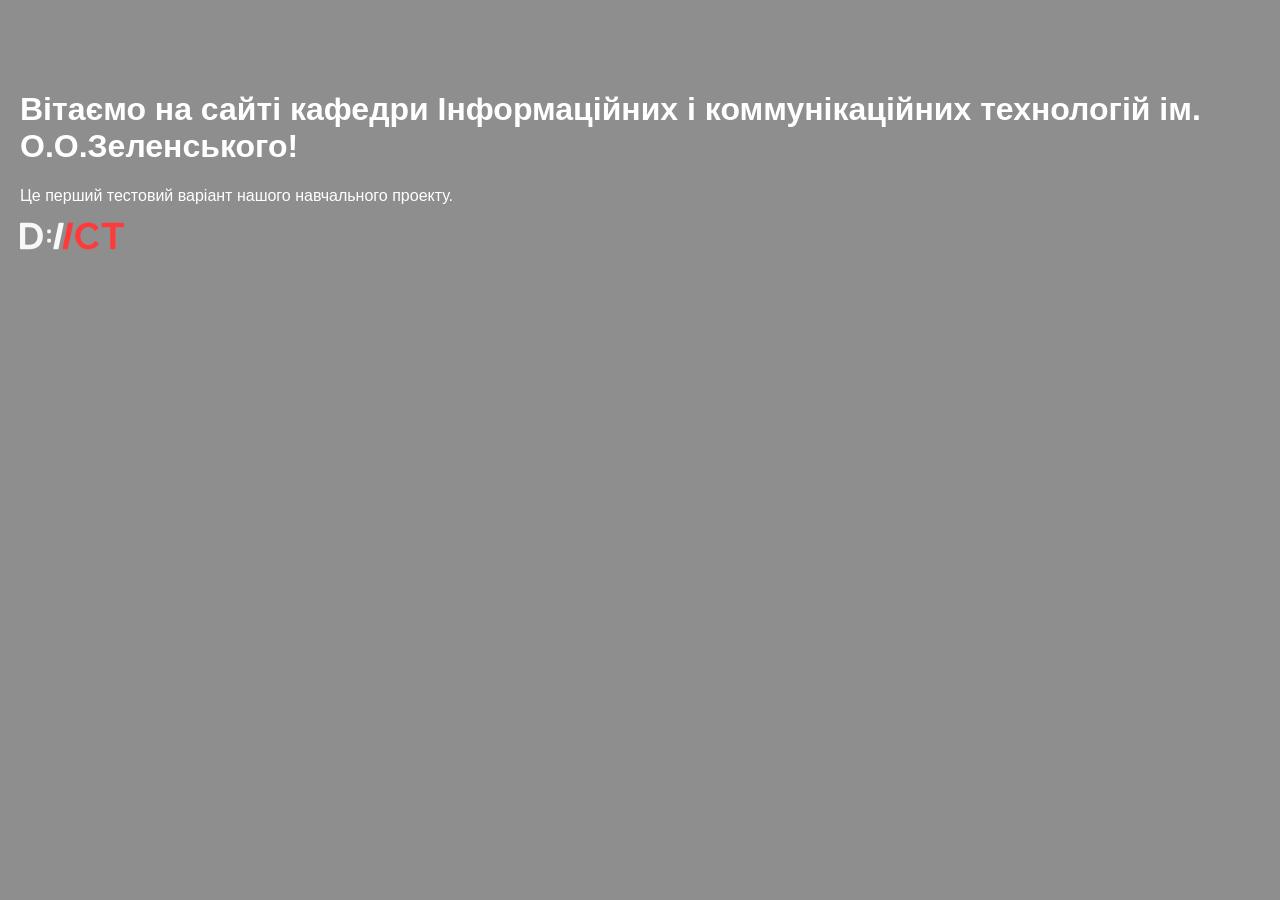
==== index.html @ 3f2869ca "project created" ====
<!DOCTYPE html>
<html lang="en">
    <head>
        <meta charset="UTF-8">
        <title>Homepage | Department of Information and Communication Technologies</title>
        <link rel="stylesheet" href="css/style.css">
    </head>

    <body>
        <script src="js/main.js"></script>
        <h1>Вітаємо на сайті кафедри Інформаційних і
            коммунікаційних технологій ім. О.О.Зеленського!</h1>
        <p>Це перший тестовий варіант нашого навчального
            проекту.</p>
        <img src="images/logo.svg" alt="Логотип кафедри">
    </body>


</html>
---- css/style.css ----
body {
    font-family: Arial, sans-serif;
    background-color: #8E8E8E;
    color: #FFF;
    max-width: 1280px;
    margin: 50px auto;
    padding: 20px;
}
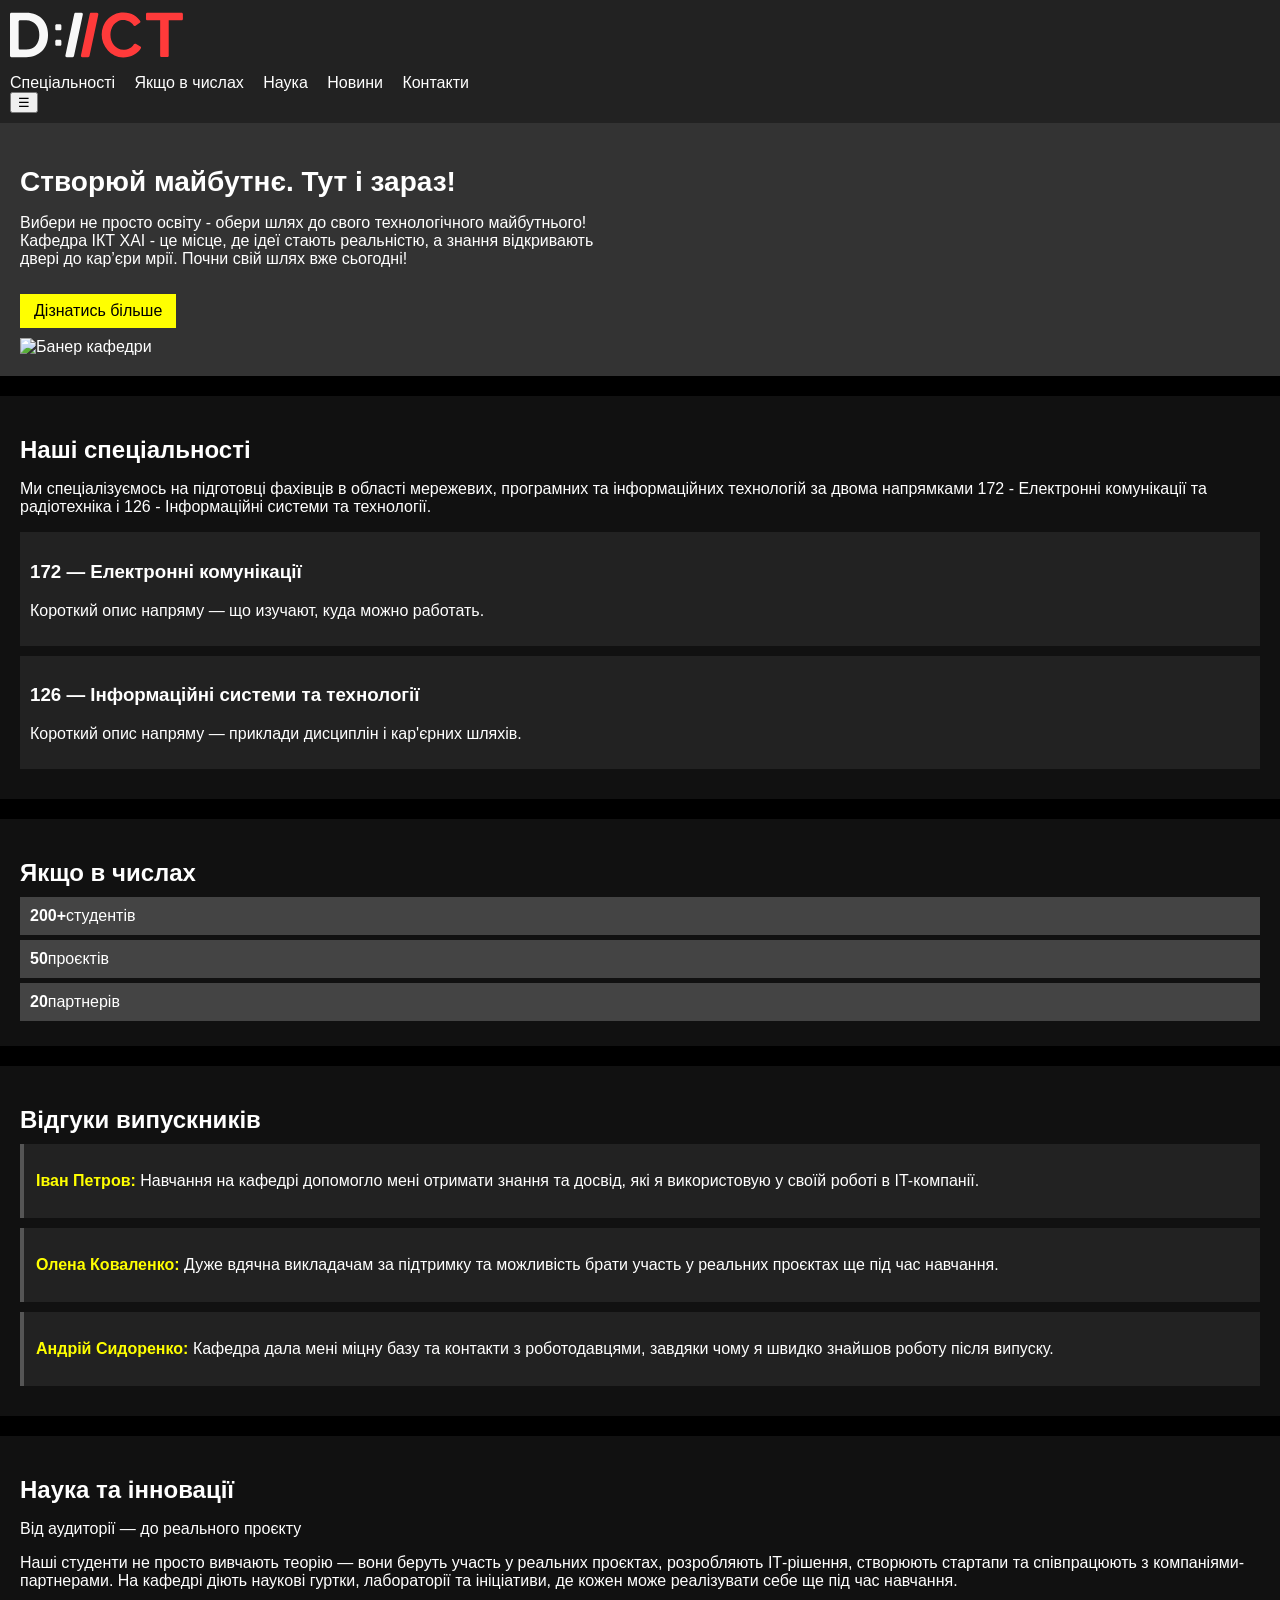
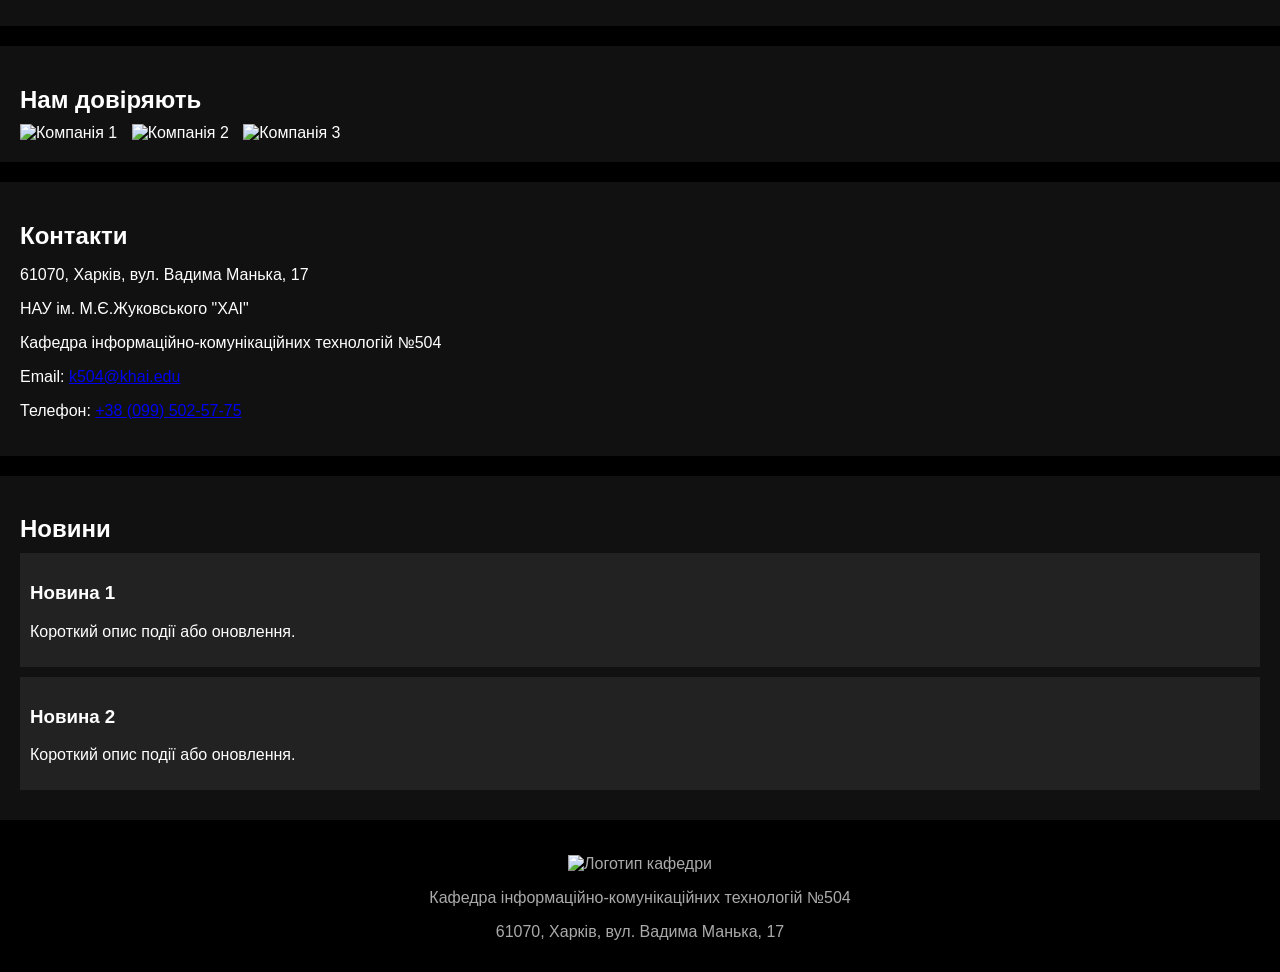
==== commit 55b317b8: "pr2_ver1" ====
--- a/index.html
+++ b/index.html
@@ -1,19 +1,157 @@
-<!DOCTYPE html>
-<html lang="en">
-    <head>
-        <meta charset="UTF-8">
-        <title>Homepage | Department of Information and Communication Technologies</title>
-        <link rel="stylesheet" href="css/style.css">
-    </head>
+<!doctype html>
+<html lang="uk">
+<head>
+    <meta charset="utf-8" />
+    <meta name="viewport" content="width=device-width,initial-scale=1" />
+    <title>Кафедра ІКТ ХАІ — Головна</title>
+    <link rel="stylesheet" href="css/style.css">
+</head>
+<body>
+<header class="site-header">
+    <div class="container header-inner">
+        <a class="logo" href="/">
+            <img src="images/logo.svg" alt="Логотип кафедри" />
+        </a>
+        <nav class="main-nav" id="main-nav">
+            <ul>
+                <li><a href="#specialties">Спеціальності</a></li>
+                <li><a href="#numbers">Якщо в числах</a></li>
+                <li><a href="#science">Наука</a></li>
+                <li><a href="#news">Новини</a></li>
+                <li><a href="#contact">Контакти</a></li>
+            </ul>
+        </nav>
+        <button class="nav-toggle" id="navToggle" aria-label="Відкрити меню">☰</button>
+    </div>
+</header>
 
-    <body>
-        <script src="js/main.js"></script>
-        <h1>Вітаємо на сайті кафедри Інформаційних і
-            коммунікаційних технологій ім. О.О.Зеленського!</h1>
-        <p>Це перший тестовий варіант нашого навчального
-            проекту.</p>
-        <img src="images/logo.svg" alt="Логотип кафедри">
-    </body>
+<main>
+    <section class="banner">
+        <div class="container banner-inner">
+            <div class="banner-text">
+                <h1>Створюй майбутнє. Тут і зараз!</h1>
+                <p>
+                    Вибери не просто освіту - обери шлях до свого технологічного майбутнього!
+                    Кафедра ІКТ ХАІ - це місце, де ідеї стають реальністю, а знання відкривають двері до кар’єри мрії.
+                    Почни свій шлях вже сьогодні!
+                </p>
+                <a href="#specialties" class="btn">Дізнатись більше</a>
+            </div>
+            <div class="banner-image">
+                <img src="images/banner.jpg" alt="Банер кафедри">
+            </div>
+        </div>
+    </section>
+
+    <section id="specialties" class="section specialties">
+        <div class="container">
+            <h2>Наші спеціальності</h2>
+            <p>
+                Ми спеціалізуємось на підготовці фахівців в області мережевих, програмних та інформаційних технологій
+                за двома напрямками 172 - Електронні комунікації та радіотехніка і 126 - Інформаційні системи та технології.
+            </p>
+            <div class="cards">
+                <article class="card">
+                    <h3>172 — Електронні комунікації</h3>
+                    <p>Короткий опис напряму — що изучают, куда можно работать.</p>
+                </article>
+                <article class="card">
+                    <h3>126 — Інформаційні системи та технології</h3>
+                    <p>Короткий опис напряму — приклади дисциплін і кар'єрних шляхів.</p>
+                </article>
+            </div>
+        </div>
+    </section>
+
+    <section id="numbers" class="section numbers">
+        <div class="container">
+            <h2>Якщо в числах</h2>
+            <div class="numbers-grid">
+                <div class="num"><strong>200+</strong><span>студентів</span></div>
+                <div class="num"><strong>50</strong><span>проєктів</span></div>
+                <div class="num"><strong>20</strong><span>партнерів</span></div>
+            </div>
+        </div>
+    </section>
+
+    <div id="reviews" class="section">
+        <h2>Відгуки випускників</h2>
+
+        <div class="review">
+            <p><strong>Іван Петров:</strong> Навчання на кафедрі допомогло мені отримати знання та досвід, які я використовую у своїй роботі в IT-компанії.</p>
+        </div>
+
+        <div class="review">
+            <p><strong>Олена Коваленко:</strong> Дуже вдячна викладачам за підтримку та можливість брати участь у реальних проєктах ще під час навчання.</p>
+        </div>
+
+        <div class="review">
+            <p><strong>Андрій Сидоренко:</strong> Кафедра дала мені міцну базу та контакти з роботодавцями, завдяки чому я швидко знайшов роботу після випуску.</p>
+        </div>
+    </div>
 
 
-</html>+    <section id="science" class="section science">
+        <div class="container">
+            <h2>Наука та інновації</h2>
+            <p class="lead">Від аудиторії — до реального проєкту</p>
+            <p>
+                Наші студенти не просто вивчають теорію — вони беруть участь у реальних проєктах,
+                розробляють ІТ-рішення, створюють стартапи та співпрацюють з компаніями-партнерами.
+                На кафедрі діють наукові гуртки, лабораторії та ініціативи, де кожен може реалізувати себе ще під час навчання.
+            </p>
+        </div>
+    </section>
+
+    <section class="trust section">
+        <div class="container">
+            <h2>Нам довіряють</h2>
+            <div class="logos">
+                <img src="images/logo-company1.png" alt="Компанія 1">
+                <img src="images/logo-company2.png" alt="Компанія 2">
+                <img src="images/logo-company3.png" alt="Компанія 3">
+            </div>
+        </div>
+    </section>
+
+    <section id="contact" class="section contact">
+        <div class="container">
+            <h2>Контакти</h2>
+            <p>61070, Харків, вул. Вадима Манька, 17</p>
+            <p>НАУ ім. М.Є.Жуковського "ХАІ"</p>
+            <p>Кафедра інформаційно-комунікаційних технологій №504</p>
+            <p>Email: <a href="mailto:k504@khai.edu">k504@khai.edu</a></p>
+            <p>Телефон: <a href="tel:+380995025775">+38 (099) 502-57-75</a></p>
+        </div>
+    </section>
+
+    <section id="news" class="section news">
+        <div class="container">
+            <h2>Новини</h2>
+            <div class="news-cards">
+                <article class="news-item">
+                    <h3>Новина 1</h3>
+                    <p>Короткий опис події або оновлення.</p>
+                </article>
+                <article class="news-item">
+                    <h3>Новина 2</h3>
+                    <p>Короткий опис події або оновлення.</p>
+                </article>
+            </div>
+        </div>
+    </section>
+</main>
+
+<footer class="site-footer">
+    <div class="container footer-inner">
+        <img src="images/logo-footer.svg" alt="Логотип кафедри">
+        <div>
+            <p>Кафедра інформаційно-комунікаційних технологій №504</p>
+            <p>61070, Харків, вул. Вадима Манька, 17</p>
+        </div>
+    </div>
+</footer>
+
+<script src="js/main.js"></script>
+</body>
+</html>
--- a/css/style.css
+++ b/css/style.css
@@ -1,8 +1,123 @@
 body {
+    background: black;
+    color: white;
     font-family: Arial, sans-serif;
-    background-color: #8E8E8E;
-    color: #FFF;
-    max-width: 1280px;
-    margin: 50px auto;
+    margin: 0;
+    padding: 0;
+}
+
+header {
+    background: #222;
+    padding: 10px;
+}
+
+header img {
+    height: 50px;
+}
+
+nav ul {
+    list-style: none;
+    padding: 0;
+    margin: 10px 0 0 0;
+}
+
+nav ul li {
+    display: inline-block;
+    margin-right: 15px;
+}
+
+nav a {
+    color: white;
+    text-decoration: none;
+}
+
+nav a:hover {
+    text-decoration: underline;
+}
+
+.banner {
+    background: #333;
     padding: 20px;
 }
+
+.banner h1 {
+    font-size: 28px;
+    margin-bottom: 10px;
+}
+
+.banner p {
+    max-width: 600px;
+}
+
+.banner img {
+    max-width: 300px;
+    display: block;
+    margin-top: 10px;
+}
+
+.btn {
+    background: yellow;
+    color: black;
+    padding: 8px 14px;
+    text-decoration: none;
+    margin-top: 10px;
+    display: inline-block;
+}
+
+.section {
+    padding: 20px;
+    margin-top: 20px;
+    background: #111;
+}
+
+.section h2 {
+    margin-bottom: 10px;
+}
+
+.cards {
+    margin-top: 10px;
+}
+
+.card {
+    background: #222;
+    padding: 10px;
+    margin-bottom: 10px;
+}
+
+.numbers-grid {
+    margin-top: 10px;
+}
+
+.num {
+    background: #444;
+    padding: 10px;
+    margin-bottom: 5px;
+}
+
+.trust img {
+    height: 40px;
+    margin-right: 10px;
+}
+
+.news-item {
+    background: #222;
+    padding: 10px;
+    margin-bottom: 10px;
+}
+
+footer {
+    background: #000;
+    color: #aaa;
+    padding: 15px;
+    margin-top: 20px;
+    text-align: center;
+}
+.review {
+    background: #222;
+    padding: 12px;
+    margin-bottom: 10px;
+    border-left: 4px solid #555;
+}
+.review strong {
+    color: yellow;
+}
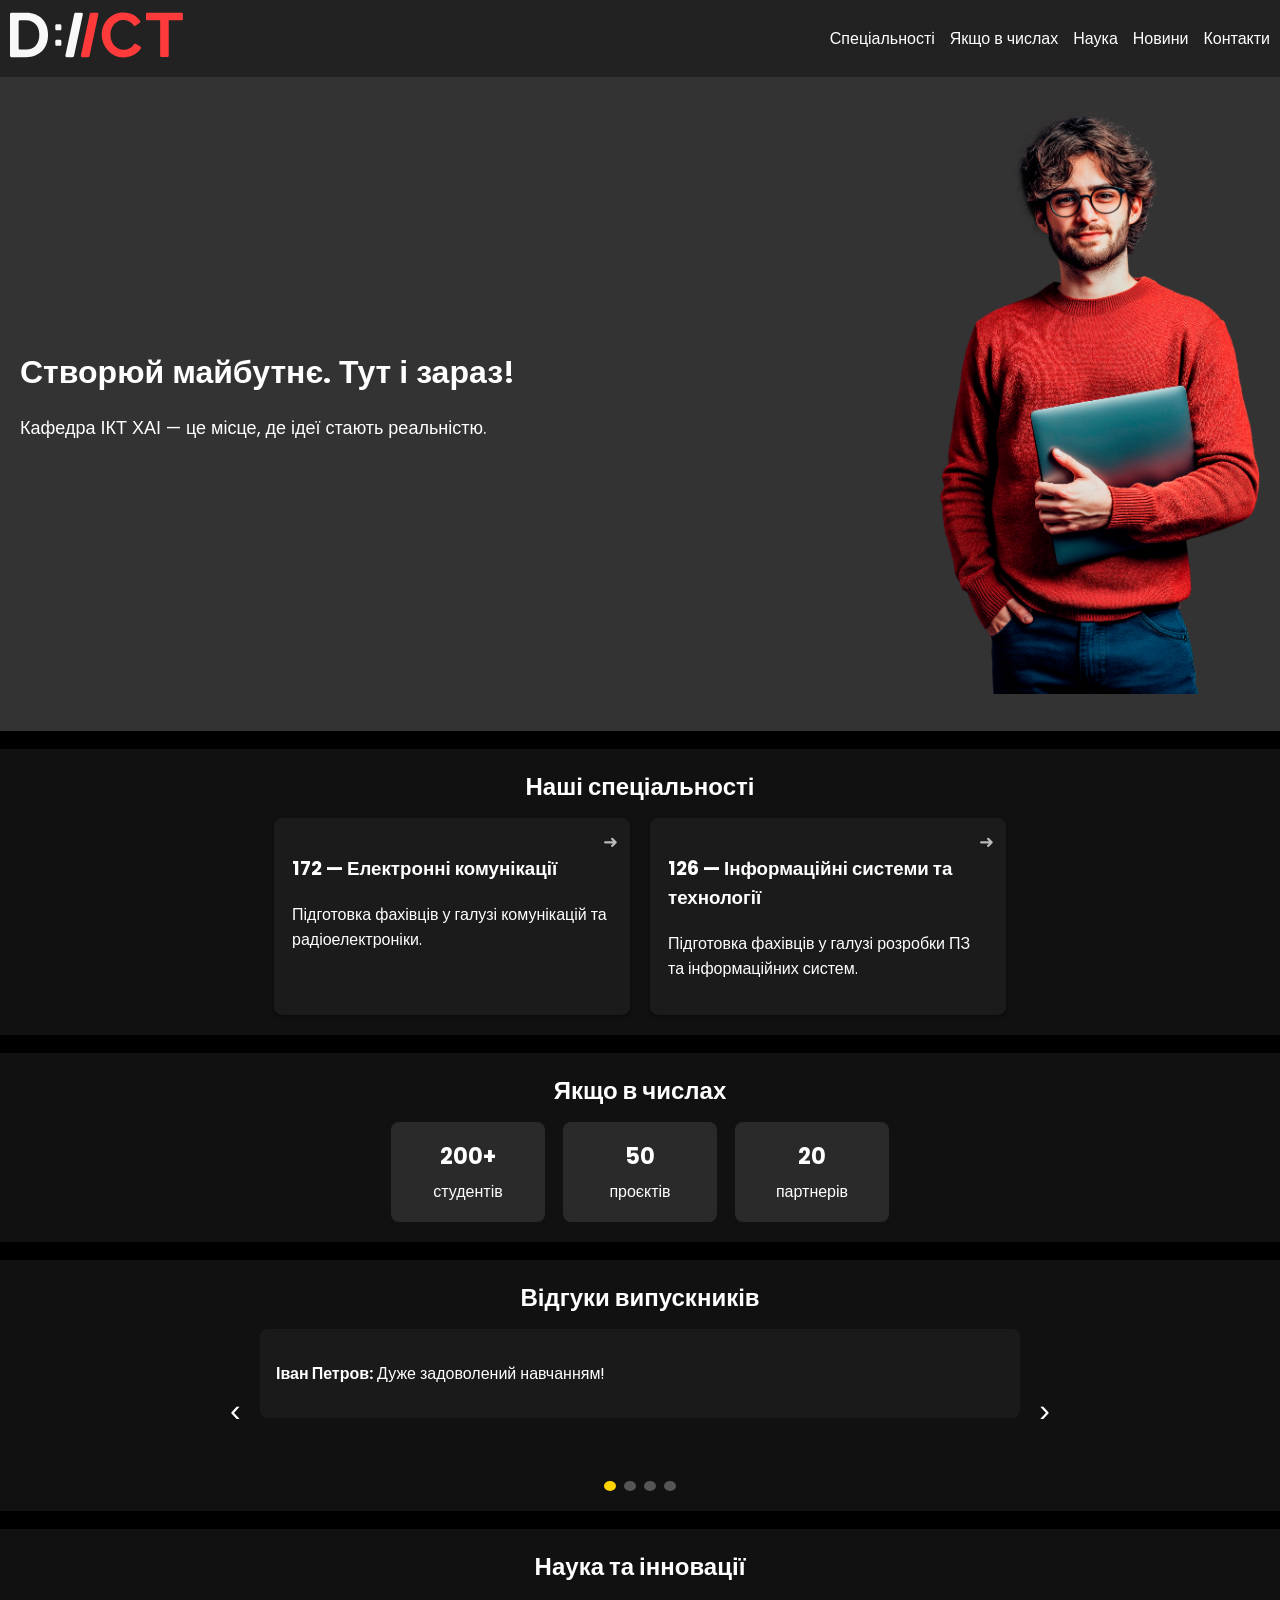
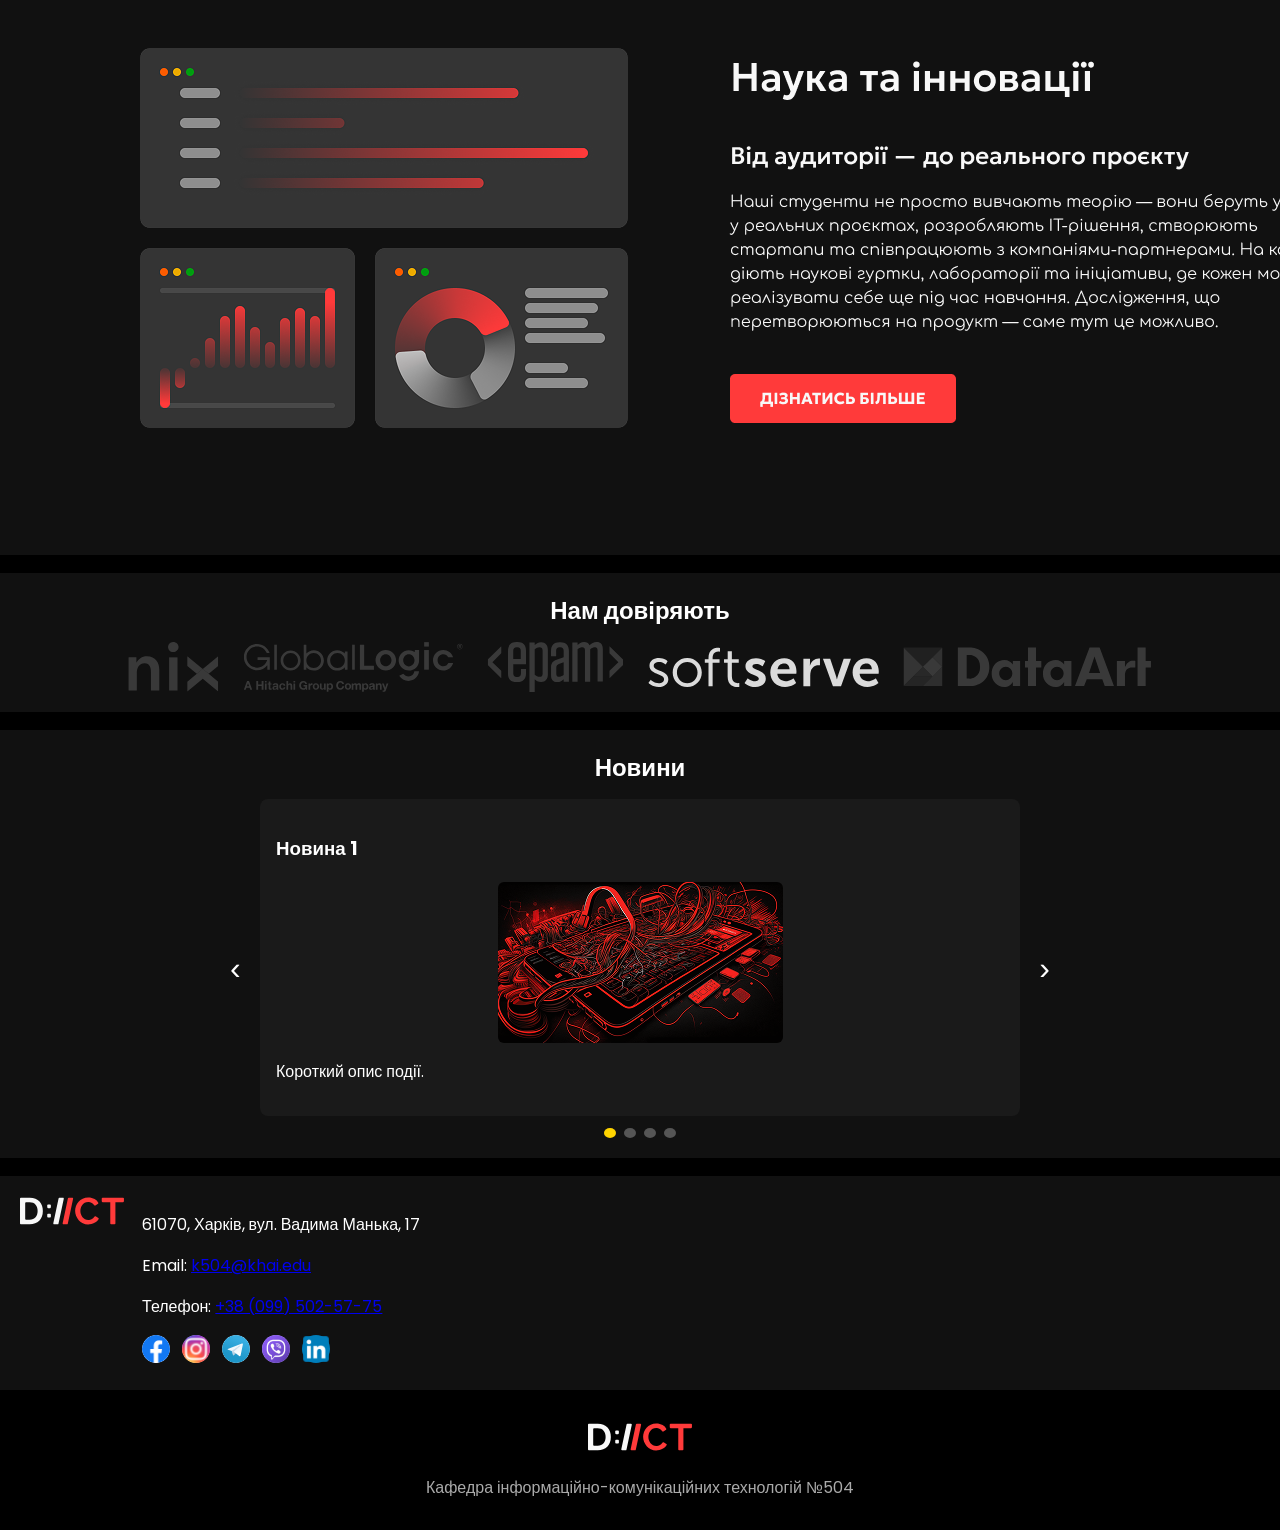
==== commit 35a8d8f3: "Pracical work #3: structural and media elements" ====
--- a/index.html
+++ b/index.html
@@ -8,11 +8,11 @@
 </head>
 <body>
 <header class="site-header">
-    <div class="container header-inner">
+    <div class="header-inner">
         <a class="logo" href="/">
-            <img src="images/logo.svg" alt="Логотип кафедри" />
+            <img src="images/logo.svg" alt="Логотип кафедри">
         </a>
-        <nav class="main-nav" id="main-nav">
+        <nav id="main-nav">
             <ul>
                 <li><a href="#specialties">Спеціальності</a></li>
                 <li><a href="#numbers">Якщо в числах</a></li>
@@ -21,135 +21,143 @@
                 <li><a href="#contact">Контакти</a></li>
             </ul>
         </nav>
-        <button class="nav-toggle" id="navToggle" aria-label="Відкрити меню">☰</button>
+        <button class="nav-toggle" id="navToggle" aria-label="Меню">☰</button>
     </div>
 </header>
 
 <main>
     <section class="banner">
-        <div class="container banner-inner">
+        <div class="banner-inner">
             <div class="banner-text">
                 <h1>Створюй майбутнє. Тут і зараз!</h1>
-                <p>
-                    Вибери не просто освіту - обери шлях до свого технологічного майбутнього!
-                    Кафедра ІКТ ХАІ - це місце, де ідеї стають реальністю, а знання відкривають двері до кар’єри мрії.
-                    Почни свій шлях вже сьогодні!
-                </p>
-                <a href="#specialties" class="btn">Дізнатись більше</a>
+                <p>Кафедра ІКТ ХАІ — це місце, де ідеї стають реальністю.</p>
             </div>
-            <div class="banner-image">
-                <img src="images/banner.jpg" alt="Банер кафедри">
+            <div class="banner-img">
+                <img src="images/boy 2.png" alt="Студент">
             </div>
         </div>
     </section>
 
     <section id="specialties" class="section specialties">
-        <div class="container">
-            <h2>Наші спеціальності</h2>
-            <p>
-                Ми спеціалізуємось на підготовці фахівців в області мережевих, програмних та інформаційних технологій
-                за двома напрямками 172 - Електронні комунікації та радіотехніка і 126 - Інформаційні системи та технології.
-            </p>
-            <div class="cards">
-                <article class="card">
-                    <h3>172 — Електронні комунікації</h3>
-                    <p>Короткий опис напряму — що изучают, куда можно работать.</p>
-                </article>
-                <article class="card">
-                    <h3>126 — Інформаційні системи та технології</h3>
-                    <p>Короткий опис напряму — приклади дисциплін і кар'єрних шляхів.</p>
-                </article>
+        <h2>Наші спеціальності</h2>
+        <div class="specialties-grid">
+            <div class="card">
+                <h3>172 — Електронні комунікації</h3>
+                <p>Підготовка фахівців у галузі комунікацій та радіоелектроніки.</p>
+                <span class="card-arrow" aria-hidden="true">➜</span>
+            </div>
+            <div class="card">
+                <h3>126 — Інформаційні системи та технології</h3>
+                <p>Підготовка фахівців у галузі розробки ПЗ та інформаційних систем.</p>
+                <span class="card-arrow" aria-hidden="true">➜</span>
             </div>
         </div>
     </section>
 
-    <section id="numbers" class="section numbers">
-        <div class="container">
-            <h2>Якщо в числах</h2>
-            <div class="numbers-grid">
-                <div class="num"><strong>200+</strong><span>студентів</span></div>
-                <div class="num"><strong>50</strong><span>проєктів</span></div>
-                <div class="num"><strong>20</strong><span>партнерів</span></div>
-            </div>
+    <section id="numbers" class="section">
+        <h2>Якщо в числах</h2>
+        <div class="numbers-grid">
+            <div class="num"><strong class="big-num">200+</strong><div class="num-label">студентів</div></div>
+            <div class="num"><strong class="big-num">50</strong><div class="num-label">проєктів</div></div>
+            <div class="num"><strong class="big-num">20</strong><div class="num-label">партнерів</div></div>
         </div>
     </section>
 
-    <div id="reviews" class="section">
+    <section id="reviews" class="section">
         <h2>Відгуки випускників</h2>
-
-        <div class="review">
-            <p><strong>Іван Петров:</strong> Навчання на кафедрі допомогло мені отримати знання та досвід, які я використовую у своїй роботі в IT-компанії.</p>
-        </div>
-
-        <div class="review">
-            <p><strong>Олена Коваленко:</strong> Дуже вдячна викладачам за підтримку та можливість брати участь у реальних проєктах ще під час навчання.</p>
-        </div>
-
-        <div class="review">
-            <p><strong>Андрій Сидоренко:</strong> Кафедра дала мені міцну базу та контакти з роботодавцями, завдяки чому я швидко знайшов роботу після випуску.</p>
-        </div>
-    </div>
-
-
-    <section id="science" class="section science">
-        <div class="container">
-            <h2>Наука та інновації</h2>
-            <p class="lead">Від аудиторії — до реального проєкту</p>
-            <p>
-                Наші студенти не просто вивчають теорію — вони беруть участь у реальних проєктах,
-                розробляють ІТ-рішення, створюють стартапи та співпрацюють з компаніями-партнерами.
-                На кафедрі діють наукові гуртки, лабораторії та ініціативи, де кожен може реалізувати себе ще під час навчання.
-            </p>
+        <div class="carousel reviews-carousel" data-interval="5000">
+            <button class="carousel__control prev" aria-label="попередній">‹</button>
+            <div class="carousel__track">
+                <div class="carousel__slide" data-index="0">
+                    <p><strong>Іван Петров:</strong> Дуже задоволений навчанням!</p>
+                </div>
+                <div class="carousel__slide" data-index="1">
+                    <p><strong>Олена Коваленко:</strong> Дякую кафедрі за підтримку!</p>
+                </div>
+                <div class="carousel__slide" data-index="2">
+                    <p><strong>Андрій Сидоренко:</strong> Знання допомогли швидко знайти роботу.</p>
+                </div>
+                <div class="carousel__slide" data-index="3">
+                    <p><strong>Марія Іваненко:</strong> Реальні проєкти вже під час навчання!</p>
+                </div>
+            </div>
+            <button class="carousel__control next" aria-label="наступний">›</button>
+            <div class="carousel__indicators"></div>
         </div>
     </section>
 
+    <section id="science" class="section">
+        <h2>Наука та інновації</h2>
+        <img src="images/Science.png" alt="Наукові проєкти">
+    </section>
+
     <section class="trust section">
-        <div class="container">
-            <h2>Нам довіряють</h2>
-            <div class="logos">
-                <img src="images/logo-company1.png" alt="Компанія 1">
-                <img src="images/logo-company2.png" alt="Компанія 2">
-                <img src="images/logo-company3.png" alt="Компанія 3">
+        <h2>Нам довіряють</h2>
+        <div class="logos">
+            <img src="images/nix.svg" alt="NIX">
+            <img src="images/gl.svg" alt="GlobalLogic">
+            <img src="images/epam.svg" alt="EPAM">
+            <img src="images/softserve.svg" alt="SoftServe">
+            <img src="images/dataart.svg" alt="DataArt">
+        </div>
+    </section>
+
+    <section id="news" class="section">
+        <h2>Новини</h2>
+        <div class="carousel news-carousel" data-interval="6000">
+            <button class="carousel__control prev" aria-label="попередній">‹</button>
+            <div class="carousel__track">
+                <article class="carousel__slide" data-index="0">
+                    <h3>Новина 1</h3>
+                    <img src="images/image (1).png" alt="Новина 1">
+                    <p>Короткий опис події.</p>
+                </article>
+                <article class="carousel__slide" data-index="1">
+                    <h3>Новина 2</h3>
+                    <img src="images/image (2).png" alt="Новина 2">
+                    <p>Ще один опис події.</p>
+                </article>
+                <article class="carousel__slide" data-index="2">
+                    <h3>Новина 3</h3>
+                    <img src="images/image.png" alt="Новина 3">
+                    <p>Фото з події.</p>
+                </article>
+                <article class="carousel__slide" data-index="3">
+                    <h3>Новина 4</h3>
+                    <img src="images/image 4.png" alt="Новина 4" id="news4-img">
+                    <p>Опис новини зі звуком.</p>
+                    <audio id="news4-audio" src="images/file_example_MP3_700KB.mp3"></audio>
+                </article>
             </div>
+            <button class="carousel__control next" aria-label="наступний">›</button>
+            <div class="carousel__indicators"></div>
         </div>
     </section>
 
     <section id="contact" class="section contact">
-        <div class="container">
-            <h2>Контакти</h2>
-            <p>61070, Харків, вул. Вадима Манька, 17</p>
-            <p>НАУ ім. М.Є.Жуковського "ХАІ"</p>
-            <p>Кафедра інформаційно-комунікаційних технологій №504</p>
-            <p>Email: <a href="mailto:k504@khai.edu">k504@khai.edu</a></p>
-            <p>Телефон: <a href="tel:+380995025775">+38 (099) 502-57-75</a></p>
-        </div>
-    </section>
-
-    <section id="news" class="section news">
-        <div class="container">
-            <h2>Новини</h2>
-            <div class="news-cards">
-                <article class="news-item">
-                    <h3>Новина 1</h3>
-                    <p>Короткий опис події або оновлення.</p>
-                </article>
-                <article class="news-item">
-                    <h3>Новина 2</h3>
-                    <p>Короткий опис події або оновлення.</p>
-                </article>
+        <div class="contact-inner">
+            <div class="contact-logo">
+                <img src="images/logo.svg" alt="Логотип кафедри">
+            </div>
+            <div class="contact-info">
+                <p>61070, Харків, вул. Вадима Манька, 17</p>
+                <p>Email: <a href="mailto:k504@khai.edu">k504@khai.edu</a></p>
+                <p>Телефон: <a href="tel:+380995025775">+38 (099) 502-57-75</a></p>
+                <div class="socials">
+                    <a href="#"><img src="images/fb.svg" alt="Facebook"></a>
+                    <a href="#"><img src="images/instagram.svg" alt="Instagram"></a>
+                    <a href="#"><img src="images/telegram.svg" alt="Telegram"></a>
+                    <a href="#"><img src="images/viber.svg" alt="Viber"></a>
+                    <a href="#"><img src="images/in.svg" alt="LinkedIn"></a>
+                </div>
             </div>
         </div>
     </section>
 </main>
 
 <footer class="site-footer">
-    <div class="container footer-inner">
-        <img src="images/logo-footer.svg" alt="Логотип кафедри">
-        <div>
-            <p>Кафедра інформаційно-комунікаційних технологій №504</p>
-            <p>61070, Харків, вул. Вадима Манька, 17</p>
-        </div>
-    </div>
+    <img src="images/logo.svg" alt="Логотип кафедри">
+    <p>Кафедра інформаційно-комунікаційних технологій №504</p>
 </footer>
 
 <script src="js/main.js"></script>
--- a/css/style.css
+++ b/css/style.css
@@ -1,7 +1,9 @@
+@import url('https://fonts.googleapis.com/css2?family=Poppins:wght@400;600&display=swap');
+
 body {
-    background: black;
-    color: white;
-    font-family: Arial, sans-serif;
+    background: #000;
+    color: #fff;
+    font-family: 'Poppins', Arial, sans-serif;
     margin: 0;
     padding: 0;
 }
@@ -11,113 +13,270 @@
     padding: 10px;
 }
 
-header img {
+.header-inner {
+    display: flex;
+    align-items: center;
+    justify-content: space-between;
+    gap: 12px;
+}
+
+.logo img {
     height: 50px;
 }
 
 nav ul {
     list-style: none;
+    margin: 0;
     padding: 0;
-    margin: 10px 0 0 0;
-}
-
-nav ul li {
-    display: inline-block;
-    margin-right: 15px;
+    display: flex;
+    gap: 15px;
+    align-items: center;
 }
 
 nav a {
-    color: white;
+    color: #fff;
     text-decoration: none;
 }
 
-nav a:hover {
-    text-decoration: underline;
+.nav-toggle {
+    display: none;
+    background: none;
+    border: 0;
+    color: #fff;
+    font-size: 20px;
+    cursor: pointer;
 }
 
 .banner {
     background: #333;
+    padding: 30px 20px;
+}
+
+.banner-inner {
+    display: flex;
+    align-items: center;
+    justify-content: space-between;
+    gap: 20px;
+    flex-wrap: wrap;
+}
+
+.banner-text {
+    flex: 1 1 300px;
+}
+
+.banner-text h1 {
+    margin: 0 0 12px 0;
+    font-size: 32px;
+    font-weight: 600;
+}
+
+.banner-text p {
+    font-size: 18px;
+    line-height: 1.5;
+}
+
+.banner-img img {
+    max-width: 320px;
+    height: auto;
+    border-radius: 6px;
+}
+
+.section {
+    background: #111;
     padding: 20px;
-}
-
-.banner h1 {
-    font-size: 28px;
-    margin-bottom: 10px;
-}
-
-.banner p {
-    max-width: 600px;
-}
-
-.banner img {
-    max-width: 300px;
+    margin-top: 18px;
+}
+
+.section h2 {
+    text-align: center;
+    margin: 0 0 14px 0;
+}
+
+.specialties-grid {
+    display: flex;
+    gap: 20px;
+    justify-content: center;
+    flex-wrap: wrap;
+}
+
+.card {
+    background: #1b1b1b;
+    padding: 18px;
+    border-radius: 8px;
+    width: 320px;
+    position: relative;
+    box-shadow: 0 2px 4px rgba(0,0,0,0.4);
+}
+
+.card-arrow {
+    position: absolute;
+    top: 10px;
+    right: 12px;
+    color: #bbb;
+    font-size: 18px;
+}
+
+.numbers-grid {
+    display: flex;
+    gap: 18px;
+    justify-content: center;
+    flex-wrap: wrap;
+}
+
+.num {
+    background: #2a2a2a;
+    padding: 18px 22px;
+    border-radius: 8px;
+    text-align: center;
+    min-width: 110px;
+}
+
+.big-num {
+    font-size: 22px;
     display: block;
-    margin-top: 10px;
-}
-
-.btn {
-    background: yellow;
-    color: black;
-    padding: 8px 14px;
-    text-decoration: none;
-    margin-top: 10px;
-    display: inline-block;
-}
-
-.section {
-    padding: 20px;
-    margin-top: 20px;
-    background: #111;
-}
-
-.section h2 {
-    margin-bottom: 10px;
-}
-
-.cards {
-    margin-top: 10px;
-}
-
-.card {
-    background: #222;
-    padding: 10px;
-    margin-bottom: 10px;
-}
-
-.numbers-grid {
-    margin-top: 10px;
-}
-
-.num {
-    background: #444;
-    padding: 10px;
-    margin-bottom: 5px;
-}
-
-.trust img {
-    height: 40px;
-    margin-right: 10px;
-}
-
-.news-item {
-    background: #222;
-    padding: 10px;
-    margin-bottom: 10px;
+    margin-bottom: 6px;
+}
+
+.carousel {
+    position: relative;
+    max-width: 760px;
+    margin: 0 auto;
+}
+
+.carousel__track {
+    min-height: 140px;
+}
+
+.carousel__slide {
+    display: none;
+    background: #1a1a1a;
+    padding: 16px;
+    border-radius: 8px;
+}
+
+.carousel__slide.active {
+    display: block;
+}
+
+.carousel__control {
+    position: absolute;
+    top: 50%;
+    transform: translateY(-50%);
+    background: none;
+    border: none;
+    color: #fff;
+    font-size: 32px;
+    cursor: pointer;
+}
+
+.carousel__control.prev {
+    left: -36px;
+}
+
+.carousel__control.next {
+    right: -36px;
+}
+
+.carousel__indicators {
+    display: flex;
+    gap: 8px;
+    justify-content: center;
+    margin-top: 12px;
+}
+
+.carousel__indicators button {
+    width: 10px;
+    height: 10px;
+    border-radius: 50%;
+    border: none;
+    background: #555;
+    cursor: pointer;
+}
+
+.carousel__indicators button.active {
+    background: #ffd400;
+}
+
+.carousel img {
+    max-width: 100%;
+    height: auto;
+    display: block;
+    margin: 10px auto 0;
+    border-radius: 6px;
+}
+
+.carousel video {
+    width: 100%;
+    max-height: 420px;
+    border-radius: 6px;
+}
+
+.logos {
+    display: flex;
+    gap: 24px;
+    flex-wrap: wrap;
+    justify-content: center;
+    align-items: center;
+    margin-top: 12px;
+}
+
+.logos img {
+    max-height: 56px;
+    width: auto;
+    opacity: 0.85;
+}
+
+.contact-inner {
+    display: flex;
+    gap: 18px;
+    align-items: flex-start;
+    flex-wrap: wrap;
+}
+
+.contact-logo img {
+    max-width: 110px;
+    height: auto;
+}
+
+.contact-info {
+    flex: 1;
+}
+
+.socials {
+    margin-top: 8px;
+    display: flex;
+    gap: 12px;
+    align-items: center;
+}
+
+.socials img {
+    width: 28px;
+    height: 28px;
 }
 
 footer {
     background: #000;
     color: #aaa;
-    padding: 15px;
-    margin-top: 20px;
+    padding: 14px;
     text-align: center;
-}
-.review {
-    background: #222;
-    padding: 12px;
-    margin-bottom: 10px;
-    border-left: 4px solid #555;
-}
-.review strong {
-    color: yellow;
-}
+    margin-top: 18px;
+}
+
+
+@media (max-width: 780px) {
+    .nav-toggle { display: inline-block; }
+    nav ul {
+        display: none;
+        position: absolute;
+        right: 12px;
+        top: 64px;
+        background: #222;
+        padding: 10px;
+        border-radius: 6px;
+        flex-direction: column;
+    }
+    nav.open ul { display: flex; }
+    .specialties-grid { flex-direction: column; align-items: center; }
+    .carousel__control.prev { left: 6px; }
+    .carousel__control.next { right: 6px; }
+}
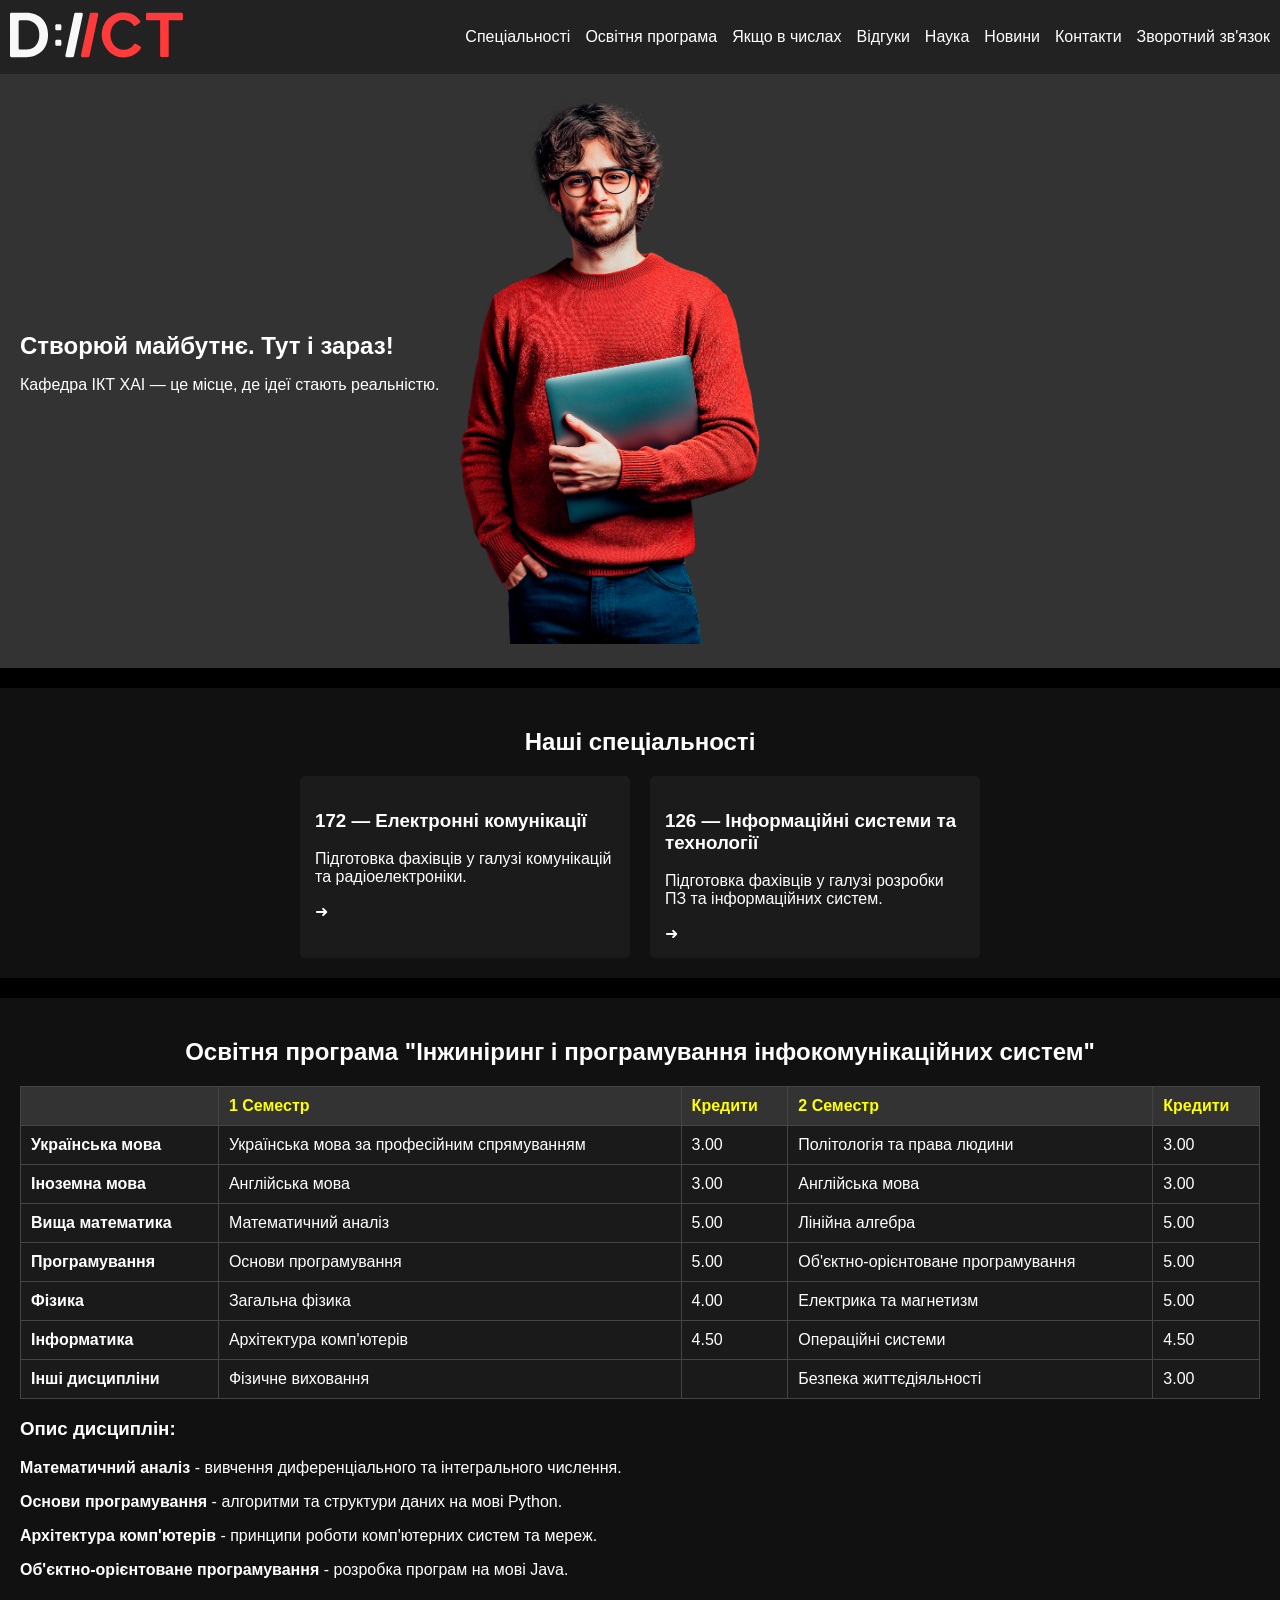
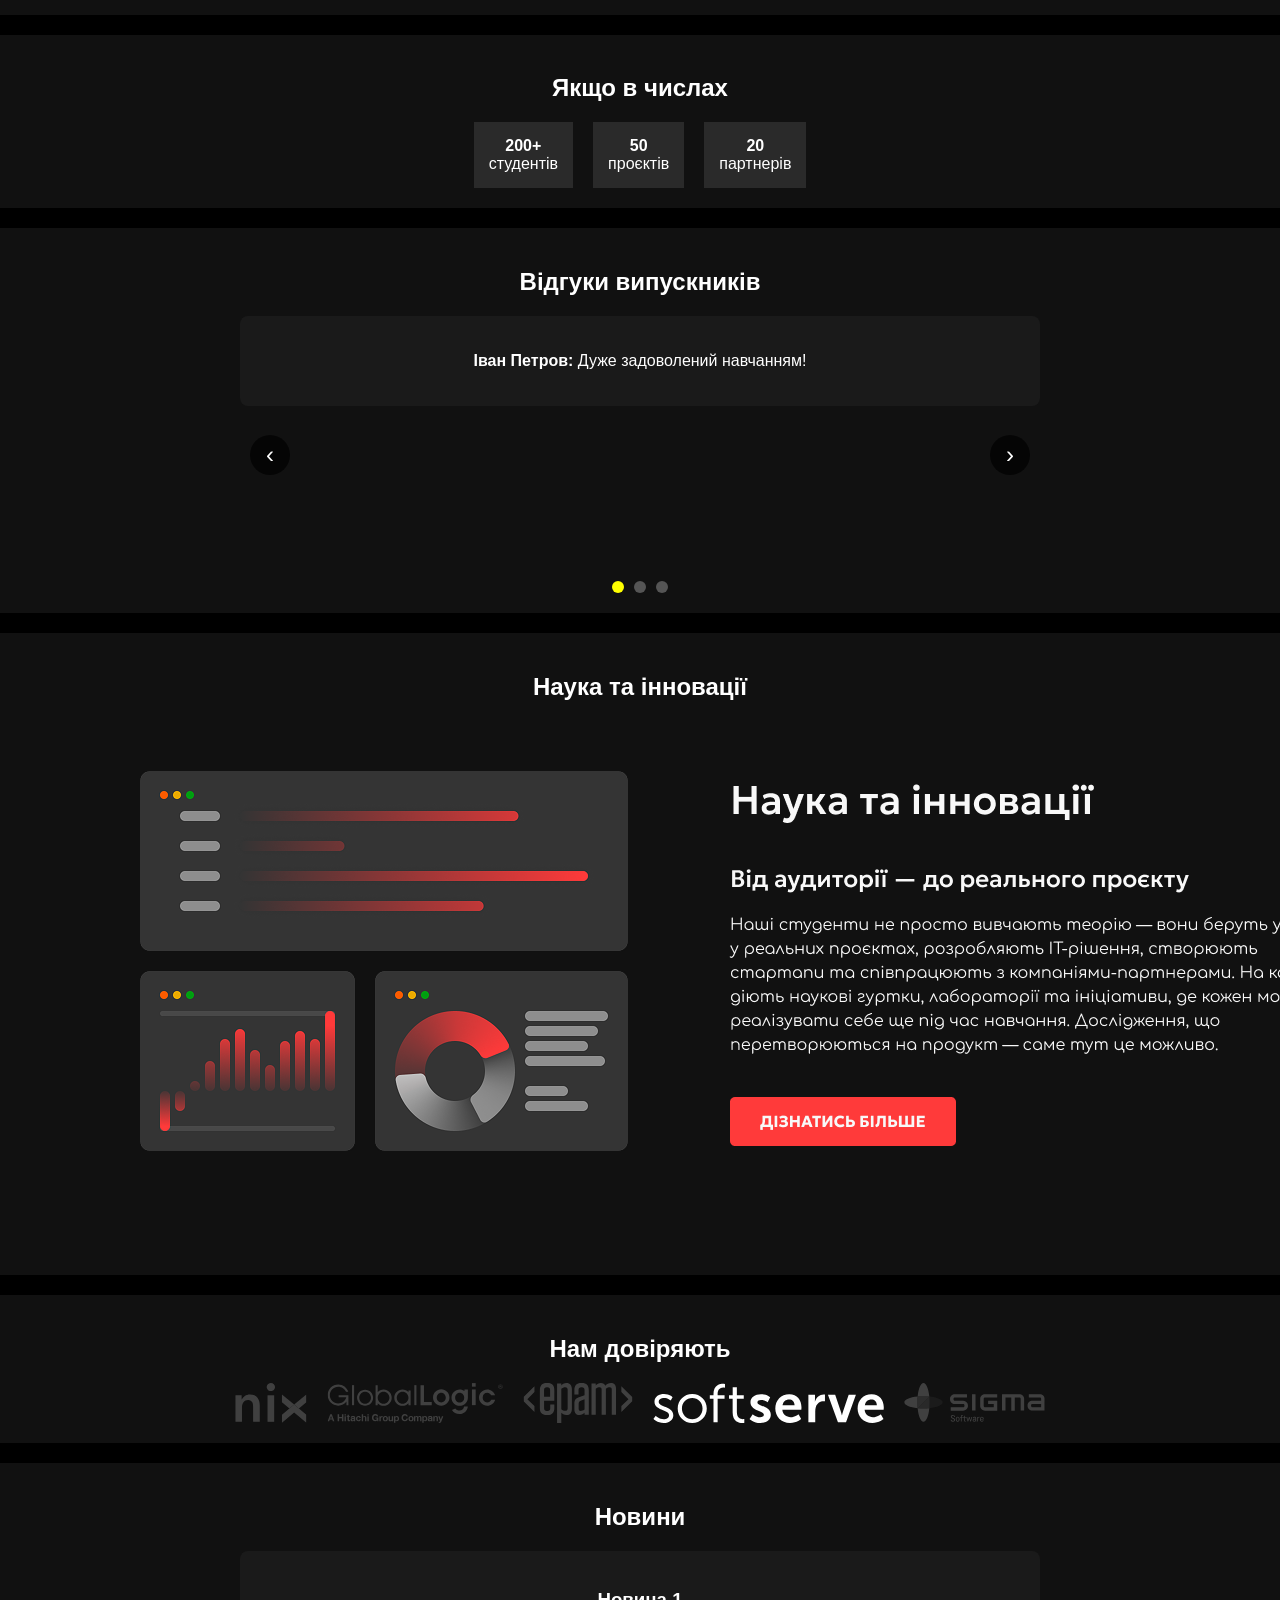
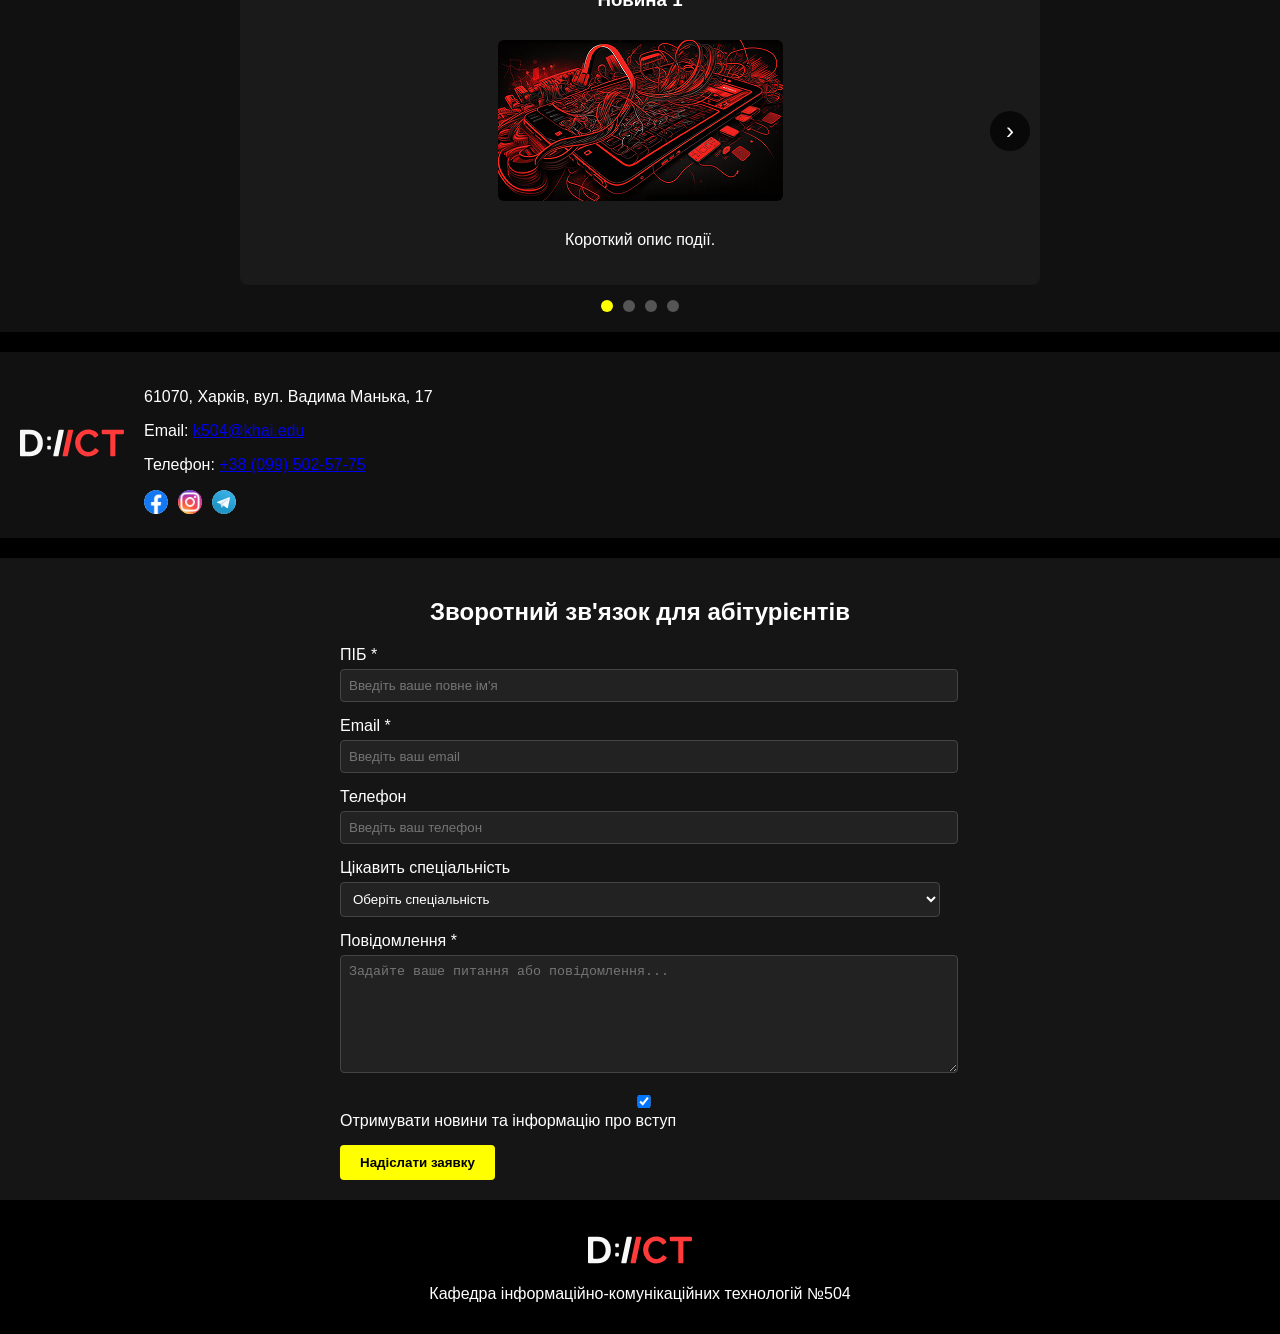
==== commit 2e2d1948: "Practical work #4: add table and form" ====
--- a/index.html
+++ b/index.html
@@ -15,10 +15,13 @@
         <nav id="main-nav">
             <ul>
                 <li><a href="#specialties">Спеціальності</a></li>
+                <li><a href="#program">Освітня програма</a></li>
                 <li><a href="#numbers">Якщо в числах</a></li>
+                <li><a href="#reviews">Відгуки</a></li>
                 <li><a href="#science">Наука</a></li>
                 <li><a href="#news">Новини</a></li>
                 <li><a href="#contact">Контакти</a></li>
+                <li><a href="#feedback">Зворотний зв'язок</a></li>
             </ul>
         </nav>
         <button class="nav-toggle" id="navToggle" aria-label="Меню">☰</button>
@@ -54,6 +57,82 @@
         </div>
     </section>
 
+    <section id="program" class="section program">
+        <div class="container">
+            <h2>Освітня програма "Інжиніринг і програмування інфокомунікаційних систем"</h2>
+            <table>
+                <thead>
+                <tr>
+                    <th></th>
+                    <th>1 Семестр</th>
+                    <th>Кредити</th>
+                    <th>2 Семестр</th>
+                    <th>Кредити</th>
+                </tr>
+                </thead>
+                <tbody>
+                <tr>
+                    <td><strong>Українська мова</strong></td>
+                    <td>Українська мова за професійним спрямуванням</td>
+                    <td>3.00</td>
+                    <td>Політологія та права людини</td>
+                    <td>3.00</td>
+                </tr>
+                <tr>
+                    <td><strong>Іноземна мова</strong></td>
+                    <td>Англійська мова</td>
+                    <td>3.00</td>
+                    <td>Англійська мова</td>
+                    <td>3.00</td>
+                </tr>
+                <tr>
+                    <td><strong>Вища математика</strong></td>
+                    <td>Математичний аналіз</td>
+                    <td>5.00</td>
+                    <td>Лінійна алгебра</td>
+                    <td>5.00</td>
+                </tr>
+                <tr>
+                    <td><strong>Програмування</strong></td>
+                    <td>Основи програмування</td>
+                    <td>5.00</td>
+                    <td>Об'єктно-орієнтоване програмування</td>
+                    <td>5.00</td>
+                </tr>
+                <tr>
+                    <td><strong>Фізика</strong></td>
+                    <td>Загальна фізика</td>
+                    <td>4.00</td>
+                    <td>Електрика та магнетизм</td>
+                    <td>5.00</td>
+                </tr>
+                <tr>
+                    <td><strong>Інформатика</strong></td>
+                    <td>Архітектура комп'ютерів</td>
+                    <td>4.50</td>
+                    <td>Операційні системи</td>
+                    <td>4.50</td>
+                </tr>
+                <tr>
+                    <td><strong>Інші дисципліни</strong></td>
+                    <td>Фізичне виховання</td>
+                    <td></td>
+                    <td>Безпека життєдіяльності</td>
+                    <td>3.00</td>
+                </tr>
+                </tbody>
+            </table>
+
+            <div class="program-description">
+                <h3>Опис дисциплін:</h3>
+                <p><strong>Математичний аналіз</strong> - вивчення диференціального та інтегрального числення.</p>
+                <p><strong>Основи програмування</strong> - алгоритми та структури даних на мові Python.</p>
+                <p><strong>Архітектура комп'ютерів</strong> - принципи роботи комп'ютерних систем та мереж.</p>
+                <p><strong>Об'єктно-орієнтоване програмування</strong> - розробка програм на мові Java.</p>
+            </div>
+        </div>
+    </section>
+
     <section id="numbers" class="section">
         <h2>Якщо в числах</h2>
         <div class="numbers-grid">
@@ -77,9 +156,6 @@
                 <div class="carousel__slide" data-index="2">
                     <p><strong>Андрій Сидоренко:</strong> Знання допомогли швидко знайти роботу.</p>
                 </div>
-                <div class="carousel__slide" data-index="3">
-                    <p><strong>Марія Іваненко:</strong> Реальні проєкти вже під час навчання!</p>
-                </div>
             </div>
             <button class="carousel__control next" aria-label="наступний">›</button>
             <div class="carousel__indicators"></div>
@@ -98,7 +174,7 @@
             <img src="images/gl.svg" alt="GlobalLogic">
             <img src="images/epam.svg" alt="EPAM">
             <img src="images/softserve.svg" alt="SoftServe">
-            <img src="images/dataart.svg" alt="DataArt">
+            <img src="images/sigma.svg" alt="Sigma">
         </div>
     </section>
 
@@ -147,10 +223,53 @@
                     <a href="#"><img src="images/fb.svg" alt="Facebook"></a>
                     <a href="#"><img src="images/instagram.svg" alt="Instagram"></a>
                     <a href="#"><img src="images/telegram.svg" alt="Telegram"></a>
-                    <a href="#"><img src="images/viber.svg" alt="Viber"></a>
-                    <a href="#"><img src="images/in.svg" alt="LinkedIn"></a>
-                </div>
-            </div>
+                </div>
+            </div>
+        </div>
+    </section>
+
+    <section id="feedback" class="section feedback">
+        <div class="container">
+            <h2>Зворотний зв'язок для абітурієнтів</h2>
+            <form id="feedback-form">
+                <div class="form-group">
+                    <label for="name">ПІБ *</label>
+                    <input type="text" id="name" name="name" required placeholder="Введіть ваше повне ім'я">
+                </div>
+
+                <div class="form-group">
+                    <label for="email">Email *</label>
+                    <input type="email" id="email" name="email" required placeholder="Введіть ваш email">
+                </div>
+
+                <div class="form-group">
+                    <label for="phone">Телефон</label>
+                    <input type="tel" id="phone" name="phone" placeholder="Введіть ваш телефон">
+                </div>
+
+                <div class="form-group">
+                    <label for="specialty">Цікавить спеціальність</label>
+                    <select id="specialty" name="specialty">
+                        <option value="">Оберіть спеціальність</option>
+                        <option value="172">172 - Електронні комунікації</option>
+                        <option value="126">126 - Інформаційні системи та технології</option>
+                    </select>
+                </div>
+
+                <div class="form-group">
+                    <label for="message">Повідомлення *</label>
+                    <textarea id="message" name="message" required placeholder="Задайте ваше питання або повідомлення..." rows="5"></textarea>
+                </div>
+
+                <div class="form-group">
+                    <label class="checkbox">
+                        <input type="checkbox" name="newsletter" checked>
+                        <span>Отримувати новини та інформацію про вступ</span>
+                    </label>
+                </div>
+
+                <button type="submit" class="submit-btn">Надіслати заявку</button>
+            </form>
         </div>
     </section>
 </main>
@@ -162,4 +281,4 @@
 
 <script src="js/main.js"></script>
 </body>
-</html>
+</html>
--- a/css/style.css
+++ b/css/style.css
@@ -1,9 +1,7 @@
-@import url('https://fonts.googleapis.com/css2?family=Poppins:wght@400;600&display=swap');
-
 body {
-    background: #000;
-    color: #fff;
-    font-family: 'Poppins', Arial, sans-serif;
+    background: black;
+    color: white;
+    font-family: Arial, sans-serif;
     margin: 0;
     padding: 0;
 }
@@ -17,7 +15,6 @@
     display: flex;
     align-items: center;
     justify-content: space-between;
-    gap: 12px;
 }
 
 .logo img {
@@ -26,132 +23,162 @@
 
 nav ul {
     list-style: none;
+    padding: 0;
     margin: 0;
-    padding: 0;
     display: flex;
     gap: 15px;
-    align-items: center;
 }
 
 nav a {
-    color: #fff;
+    color: white;
     text-decoration: none;
 }
 
 .nav-toggle {
     display: none;
     background: none;
-    border: 0;
-    color: #fff;
+    border: none;
+    color: white;
     font-size: 20px;
     cursor: pointer;
 }
 
 .banner {
     background: #333;
-    padding: 30px 20px;
+    padding: 20px;
 }
 
 .banner-inner {
     display: flex;
     align-items: center;
-    justify-content: space-between;
-    gap: 20px;
-    flex-wrap: wrap;
-}
-
-.banner-text {
-    flex: 1 1 300px;
+    gap: 20px;
 }
 
 .banner-text h1 {
-    margin: 0 0 12px 0;
-    font-size: 32px;
-    font-weight: 600;
-}
-
-.banner-text p {
-    font-size: 18px;
-    line-height: 1.5;
+    margin: 0 0 10px 0;
 }
 
 .banner-img img {
-    max-width: 320px;
-    height: auto;
-    border-radius: 6px;
+    max-width: 300px;
 }
 
 .section {
     background: #111;
     padding: 20px;
-    margin-top: 18px;
+    margin-top: 20px;
 }
 
 .section h2 {
     text-align: center;
-    margin: 0 0 14px 0;
+}
+
+table {
+    width: 100%;
+    border-collapse: collapse;
+    margin: 15px 0;
+    background: #1a1a1a;
+}
+
+th, td {
+    padding: 10px;
+    border: 1px solid #444;
+    text-align: left;
+}
+
+th {
+    background: #333;
+    color: yellow;
+}
+
+.feedback {
+    background: #151515;
+}
+
+#feedback-form {
+    max-width: 600px;
+    margin: 0 auto;
+}
+
+.form-group {
+    margin-bottom: 15px;
+}
+
+.form-group label {
+    display: block;
+    margin-bottom: 5px;
+}
+
+.form-group input,
+.form-group select,
+.form-group textarea {
+    width: 100%;
+    padding: 8px;
+    background: #222;
+    color: white;
+    border: 1px solid #444;
+    border-radius: 4px;
+}
+
+.form-group textarea {
+    height: 100px;
+}
+
+.submit-btn {
+    background: yellow;
+    color: black;
+    padding: 10px 20px;
+    border: none;
+    border-radius: 4px;
+    cursor: pointer;
+    font-weight: bold;
+}
+
+.submit-btn:hover {
+    background: #ffff00;
 }
 
 .specialties-grid {
     display: flex;
     gap: 20px;
     justify-content: center;
-    flex-wrap: wrap;
 }
 
 .card {
     background: #1b1b1b;
-    padding: 18px;
-    border-radius: 8px;
-    width: 320px;
-    position: relative;
-    box-shadow: 0 2px 4px rgba(0,0,0,0.4);
-}
-
-.card-arrow {
-    position: absolute;
-    top: 10px;
-    right: 12px;
-    color: #bbb;
-    font-size: 18px;
+    padding: 15px;
+    border-radius: 5px;
+    width: 300px;
 }
 
 .numbers-grid {
     display: flex;
-    gap: 18px;
-    justify-content: center;
-    flex-wrap: wrap;
+    gap: 20px;
+    justify-content: center;
 }
 
 .num {
     background: #2a2a2a;
-    padding: 18px 22px;
-    border-radius: 8px;
+    padding: 15px;
     text-align: center;
-    min-width: 110px;
-}
-
-.big-num {
-    font-size: 22px;
-    display: block;
-    margin-bottom: 6px;
 }
 
 .carousel {
     position: relative;
-    max-width: 760px;
+    max-width: 800px;
     margin: 0 auto;
 }
 
 .carousel__track {
-    min-height: 140px;
+    position: relative;
+    min-height: 250px;
 }
 
 .carousel__slide {
     display: none;
     background: #1a1a1a;
-    padding: 16px;
+    padding: 20px;
     border-radius: 8px;
+    text-align: center;
 }
 
 .carousel__slide.active {
@@ -162,31 +189,41 @@
     position: absolute;
     top: 50%;
     transform: translateY(-50%);
-    background: none;
+    background: rgba(0,0,0,0.7);
     border: none;
-    color: #fff;
-    font-size: 32px;
-    cursor: pointer;
+    color: white;
+    font-size: 24px;
+    width: 40px;
+    height: 40px;
+    border-radius: 50%;
+    cursor: pointer;
+    display: flex;
+    align-items: center;
+    justify-content: center;
+}
+
+.carousel__control:hover {
+    background: rgba(0,0,0,0.9);
 }
 
 .carousel__control.prev {
-    left: -36px;
+    left: 10px;
 }
 
 .carousel__control.next {
-    right: -36px;
+    right: 10px;
 }
 
 .carousel__indicators {
     display: flex;
-    gap: 8px;
-    justify-content: center;
-    margin-top: 12px;
+    gap: 10px;
+    justify-content: center;
+    margin-top: 15px;
 }
 
 .carousel__indicators button {
-    width: 10px;
-    height: 10px;
+    width: 12px;
+    height: 12px;
     border-radius: 50%;
     border: none;
     background: #555;
@@ -194,89 +231,101 @@
 }
 
 .carousel__indicators button.active {
-    background: #ffd400;
+    background: yellow;
 }
 
 .carousel img {
     max-width: 100%;
     height: auto;
-    display: block;
-    margin: 10px auto 0;
+    max-height: 300px;
     border-radius: 6px;
+    margin: 10px auto;
+    cursor: pointer;
 }
 
 .carousel video {
     width: 100%;
-    max-height: 420px;
+    max-height: 300px;
     border-radius: 6px;
 }
 
 .logos {
     display: flex;
-    gap: 24px;
+    gap: 20px;
+    justify-content: center;
     flex-wrap: wrap;
-    justify-content: center;
+}
+
+.logos img {
+    height: 40px;
+}
+
+.contact-inner {
+    display: flex;
+    gap: 20px;
     align-items: center;
-    margin-top: 12px;
-}
-
-.logos img {
-    max-height: 56px;
-    width: auto;
-    opacity: 0.85;
-}
-
-.contact-inner {
-    display: flex;
-    gap: 18px;
-    align-items: flex-start;
-    flex-wrap: wrap;
-}
-
-.contact-logo img {
-    max-width: 110px;
-    height: auto;
-}
-
-.contact-info {
-    flex: 1;
 }
 
 .socials {
-    margin-top: 8px;
-    display: flex;
-    gap: 12px;
-    align-items: center;
+    display: flex;
+    gap: 10px;
 }
 
 .socials img {
-    width: 28px;
-    height: 28px;
+    width: 24px;
+    height: 24px;
 }
 
 footer {
     background: #000;
-    color: #aaa;
-    padding: 14px;
+    padding: 15px;
     text-align: center;
-    margin-top: 18px;
-}
-
-
-@media (max-width: 780px) {
-    .nav-toggle { display: inline-block; }
+    margin-top: 20px;
+}
+
+@media (max-width: 768px) {
+    .nav-toggle {
+        display: block;
+    }
+
     nav ul {
         display: none;
         position: absolute;
-        right: 12px;
-        top: 64px;
+        top: 60px;
+        right: 10px;
         background: #222;
         padding: 10px;
-        border-radius: 6px;
-        flex-direction: column;
-    }
-    nav.open ul { display: flex; }
-    .specialties-grid { flex-direction: column; align-items: center; }
-    .carousel__control.prev { left: 6px; }
-    .carousel__control.next { right: 6px; }
-}
+        flex-direction: column;
+    }
+
+    nav.open ul {
+        display: flex;
+    }
+
+    .banner-inner {
+        flex-direction: column;
+    }
+
+    .specialties-grid {
+        flex-direction: column;
+        align-items: center;
+    }
+
+    .numbers-grid {
+        flex-direction: column;
+        align-items: center;
+    }
+
+    .contact-inner {
+        flex-direction: column;
+        text-align: center;
+    }
+
+    .carousel__control.prev {
+        left: 5px;
+    }
+
+    .carousel__control.next {
+        right: 5px;
+    }
+}
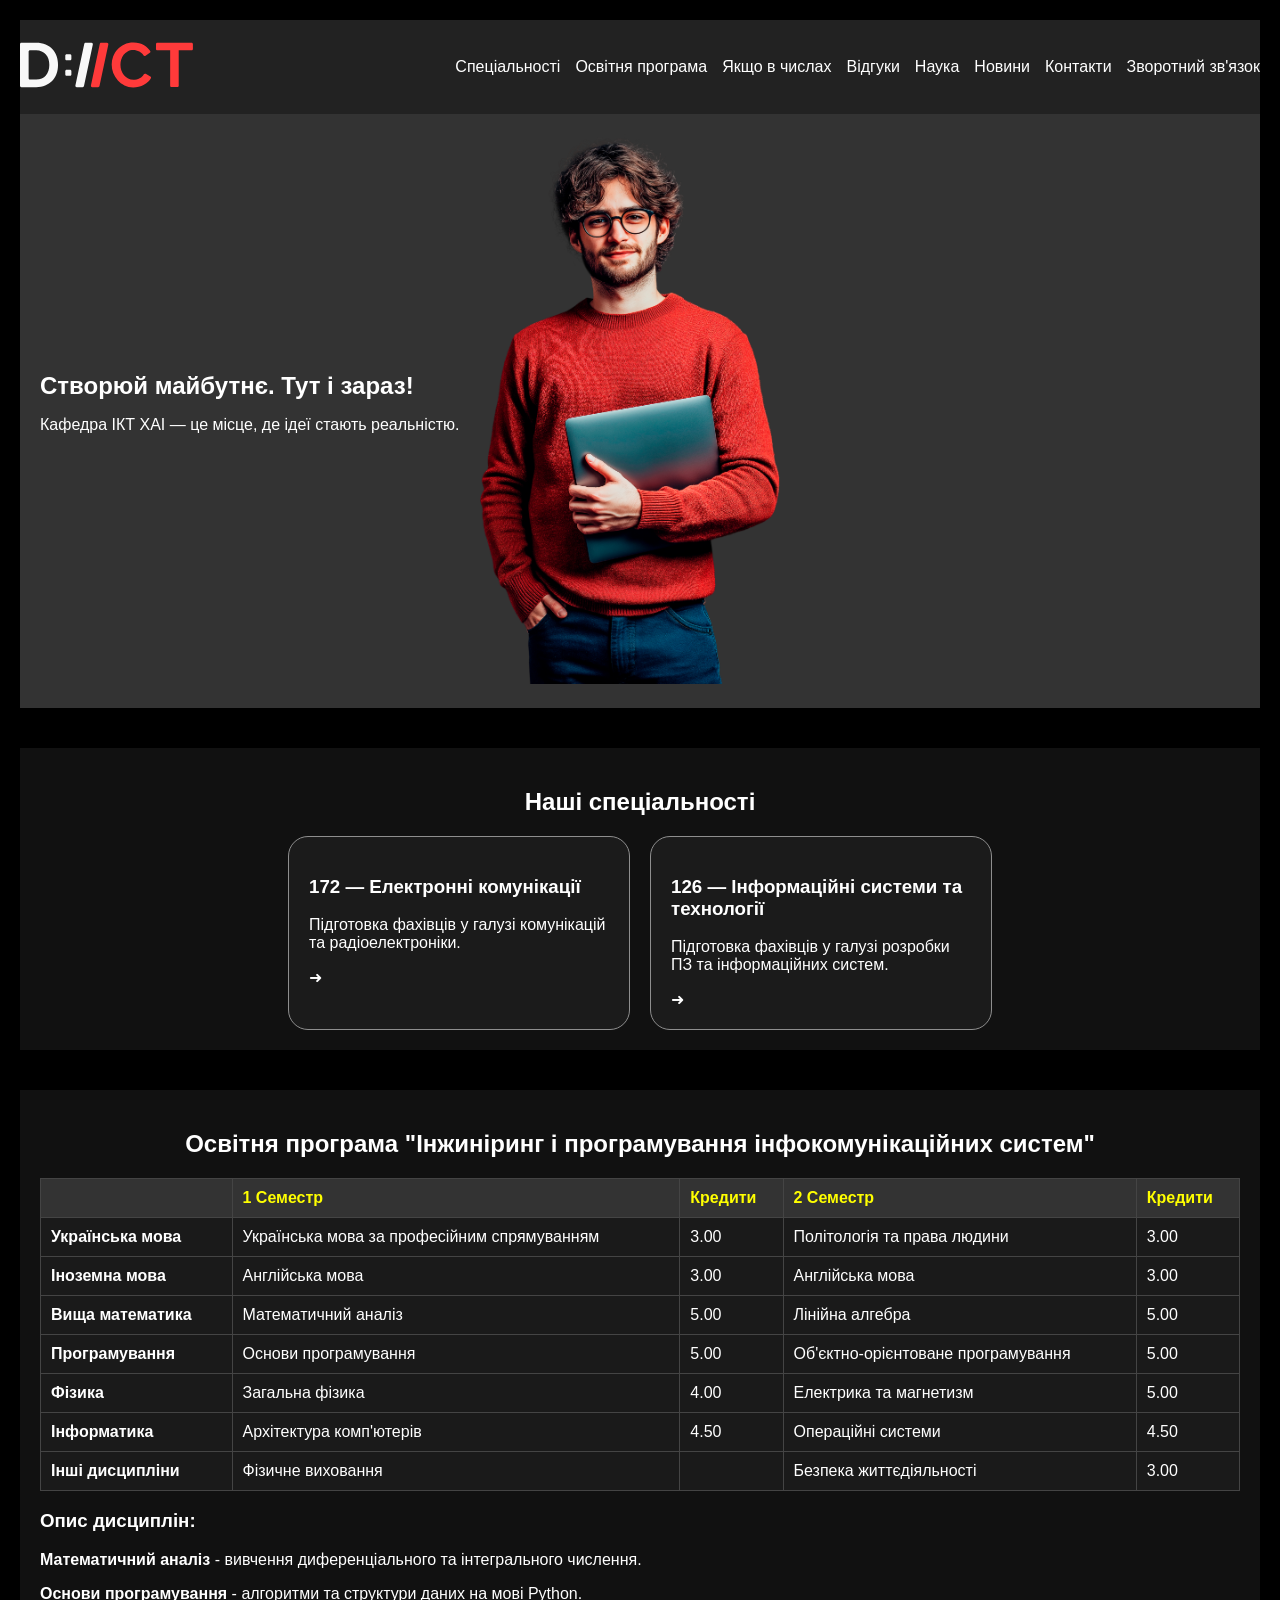
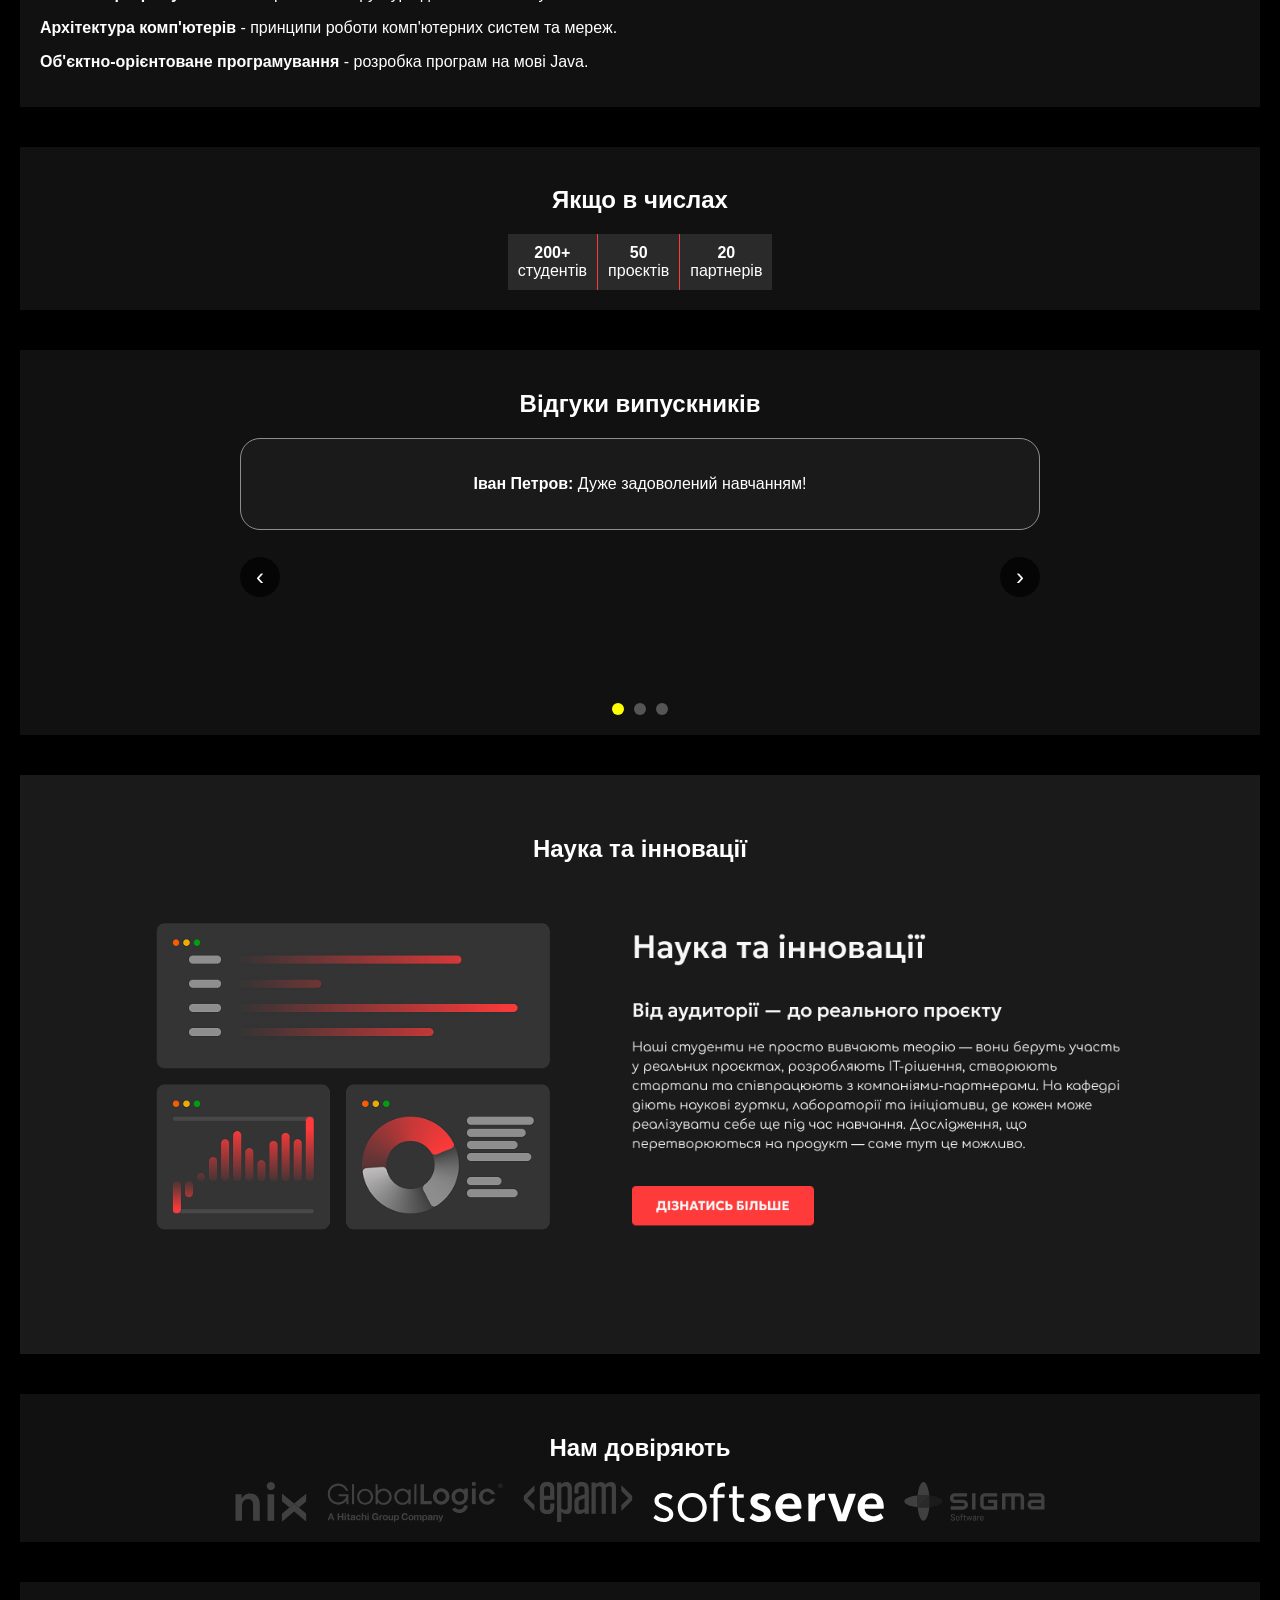
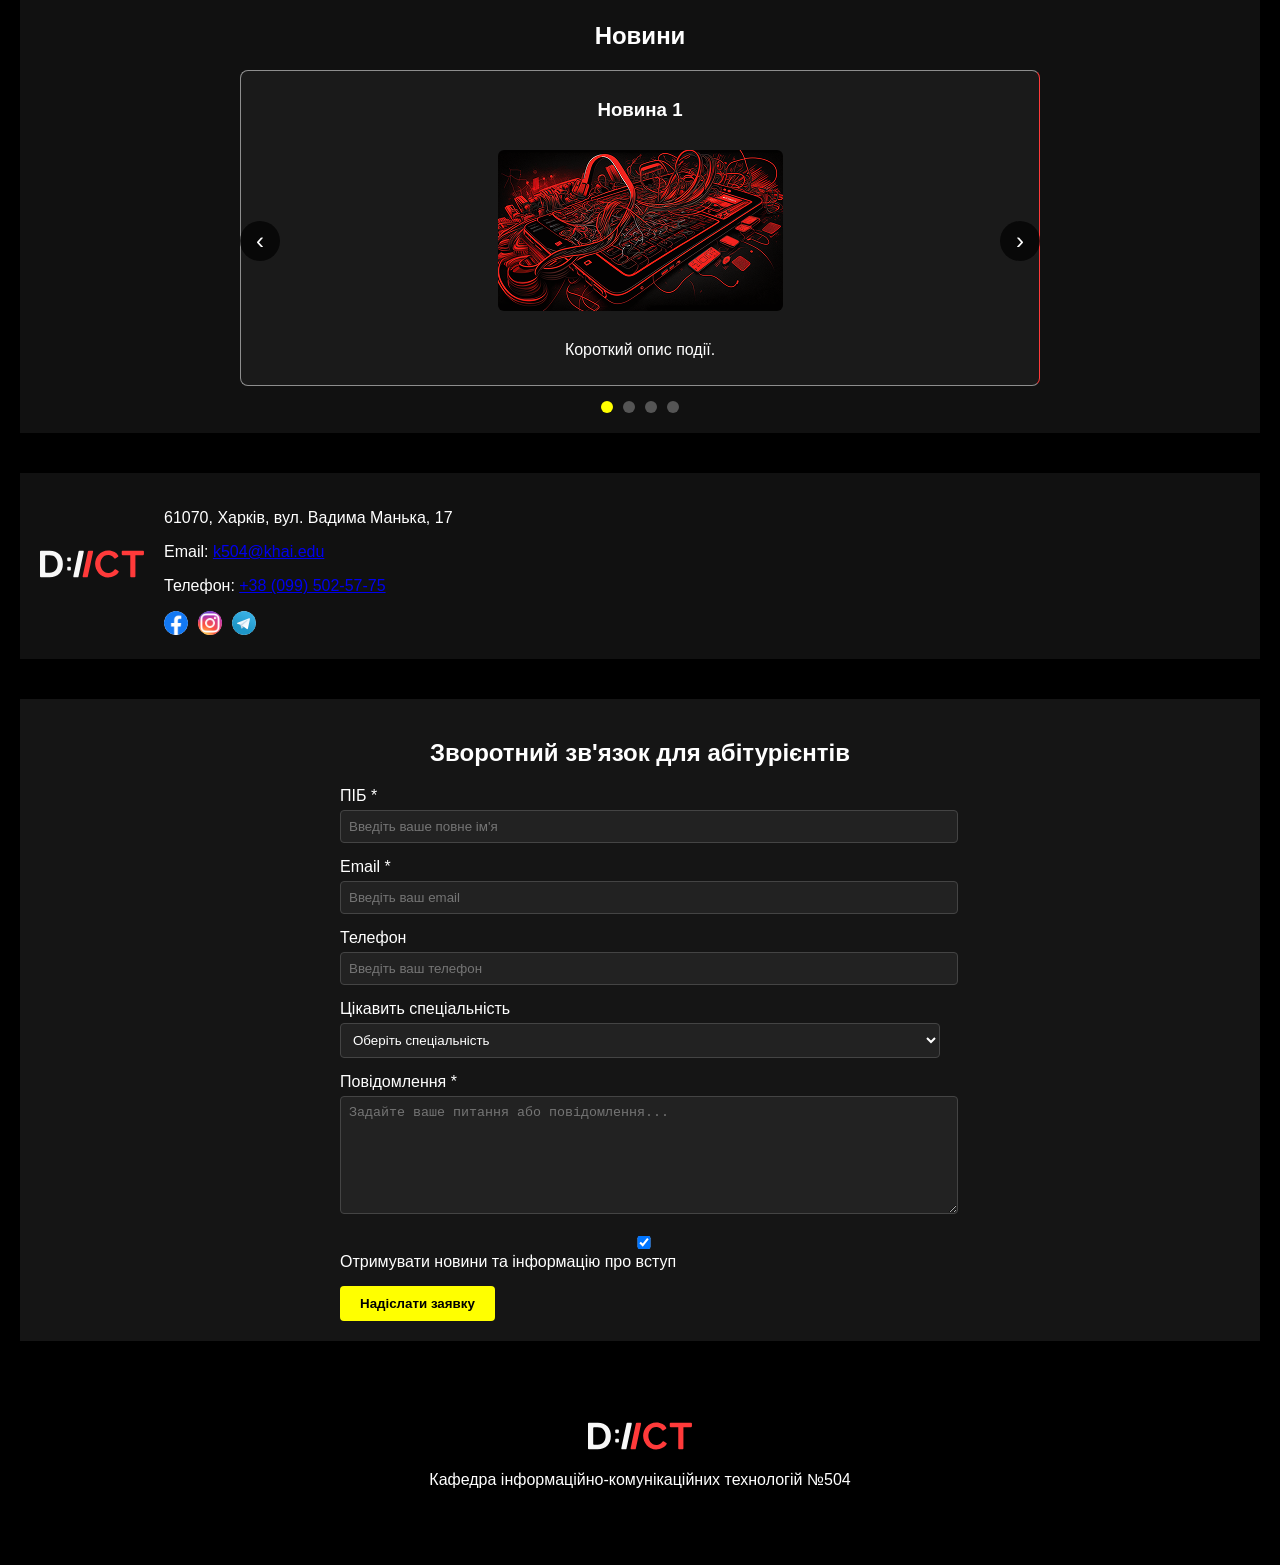
==== commit 12b53091: "Практична 6: переїзд проєкту на SCSS" ====
--- a/index.html
+++ b/index.html
@@ -4,7 +4,7 @@
     <meta charset="utf-8" />
     <meta name="viewport" content="width=device-width,initial-scale=1" />
     <title>Кафедра ІКТ ХАІ — Головна</title>
-    <link rel="stylesheet" href="css/style.css">
+    <link rel="stylesheet" href="css/main.css">
 </head>
 <body>
 <header class="site-header">
--- a/css/main.css
+++ b/css/main.css
@@ -0,0 +1,380 @@
+body {
+  background: black;
+  color: white;
+  font-family: Arial, sans-serif;
+  margin: 0 auto;
+  padding: 0 16px;
+  max-width: 80em;
+}
+
+.section, #science, .program {
+  background: #111;
+  padding: 20px;
+  margin: 40px 0;
+}
+
+.section h2, #science h2, .program h2 {
+  text-align: center;
+}
+
+table {
+  width: 100%;
+  border-collapse: collapse;
+  margin: 15px 0;
+  background: #1a1a1a;
+}
+
+th, td {
+  padding: 10px;
+  border: 1px solid #444;
+  text-align: left;
+}
+
+th {
+  background: #333;
+  color: yellow;
+}
+
+header {
+  background: #222;
+  padding: 20px 0;
+}
+
+.header-inner {
+  display: flex;
+  align-items: center;
+  justify-content: space-between;
+}
+
+.logo img {
+  height: 50px;
+}
+
+nav ul {
+  list-style: none;
+  display: flex;
+  gap: 15px;
+}
+
+nav a {
+  color: white;
+  text-decoration: none;
+}
+
+.nav-toggle {
+  display: none;
+  background: none;
+  border: none;
+  color: white;
+  font-size: 20px;
+  cursor: pointer;
+}
+
+footer {
+  background: #000;
+  padding: 40px 0;
+  text-align: center;
+  margin-top: 20px;
+}
+
+@media (max-width: 768px) {
+  .nav-toggle {
+    display: block;
+  }
+  nav ul {
+    display: none;
+    position: absolute;
+    top: 60px;
+    right: 10px;
+    background: #222;
+    padding: 10px;
+    flex-direction: column;
+  }
+  nav.open ul {
+    display: flex;
+  }
+  .banner-inner {
+    flex-direction: column;
+  }
+  .specialties-grid,
+  .numbers-grid,
+  .contact-inner {
+    flex-direction: column;
+    align-items: center;
+  }
+  .carousel__control.prev {
+    left: 5px;
+  }
+  .carousel__control.next {
+    right: 5px;
+  }
+  .contact-inner {
+    text-align: center;
+  }
+}
+.banner {
+  background: #333;
+  padding: 20px;
+}
+
+.banner-inner {
+  display: flex;
+  align-items: center;
+  gap: 20px;
+}
+
+.banner-text h1 {
+  margin: 0 0 10px 0;
+}
+
+.banner-img img {
+  max-width: 300px;
+}
+
+.numbers-grid {
+  display: flex;
+  gap: 0;
+  justify-content: center;
+}
+
+.num {
+  background: #2a2a2a;
+  padding: 10px;
+  text-align: center;
+}
+
+.num:not(:last-child) {
+  border-right: 1px solid #FF3A3A;
+}
+
+.program table {
+  width: 100%;
+  border-collapse: collapse;
+  background: #1a1a1a;
+}
+
+.program th, .program td {
+  padding: 10px;
+  border: 1px solid #444;
+  text-align: left;
+}
+
+.program th {
+  background: #333;
+  color: yellow;
+}
+
+.specialties-grid {
+  display: flex;
+  gap: 20px;
+  justify-content: center;
+}
+
+.card {
+  background: #1b1b1b;
+  padding: 20px;
+  border: 1px solid #8E8E8E;
+  border-radius: 20px;
+  width: 300px;
+}
+
+.carousel {
+  position: relative;
+  max-width: 800px;
+  margin: 0 auto;
+  overflow: hidden;
+}
+
+.carousel__track {
+  position: relative;
+  min-height: 250px;
+}
+
+.carousel__slide {
+  display: none;
+  background: #1a1a1a;
+  padding: 20px;
+  border: 1px solid #8E8E8E;
+  border-radius: 20px;
+  text-align: center;
+}
+
+.carousel__slide.active {
+  display: block;
+}
+
+.carousel.news-carousel .carousel__slide {
+  padding: 10px;
+  background: #1a1a1a;
+  border-radius: 8px;
+}
+
+.carousel.news-carousel .carousel__slide:not(:last-child) {
+  border-right: 1px solid #FF3A3A;
+}
+
+.carousel__control {
+  position: absolute;
+  top: 50%;
+  transform: translateY(-50%);
+  background: rgba(0, 0, 0, 0.7);
+  border: none;
+  color: white;
+  font-size: 24px;
+  width: 40px;
+  height: 40px;
+  border-radius: 50%;
+  cursor: pointer;
+  display: flex;
+  align-items: center;
+  justify-content: center;
+  z-index: 10;
+}
+
+.carousel__control.prev {
+  left: 0;
+}
+
+.carousel__control.next {
+  right: 0;
+}
+
+.carousel__control:hover {
+  background: rgba(0, 0, 0, 0.9);
+}
+
+.carousel__indicators {
+  display: flex;
+  gap: 10px;
+  justify-content: center;
+  margin-top: 15px;
+}
+
+.carousel__indicators button {
+  width: 12px;
+  height: 12px;
+  border-radius: 50%;
+  border: none;
+  background: #555;
+  cursor: pointer;
+}
+
+.carousel__indicators button.active {
+  background: yellow;
+}
+
+.carousel img {
+  max-width: 100%;
+  height: auto;
+  max-height: 300px;
+  border-radius: 6px;
+  margin: 10px auto;
+  cursor: pointer;
+}
+
+#science {
+  text-align: center;
+  background: #1a1a1a;
+  padding: 40px;
+  box-sizing: border-box;
+}
+#science h2 {
+  color: #fff;
+  margin-bottom: 20px;
+  word-wrap: break-word;
+}
+#science img {
+  max-width: 100%;
+  height: auto;
+  border-radius: 10px;
+  display: inline-block;
+  object-fit: cover;
+}
+
+@media (max-width: 48em) {
+  #science {
+    padding: 20px;
+  }
+}
+.logos {
+  display: flex;
+  gap: 20px;
+  justify-content: center;
+  flex-wrap: wrap;
+}
+
+.logos img {
+  height: 40px;
+}
+
+.contact-inner {
+  display: flex;
+  gap: 20px;
+  align-items: center;
+}
+
+.socials {
+  display: flex;
+  gap: 10px;
+}
+
+.socials img {
+  width: 24px;
+  height: 24px;
+}
+
+.feedback {
+  background: #151515;
+}
+
+#feedback-form {
+  max-width: 600px;
+  margin: 0 auto;
+}
+
+.form-group {
+  margin-bottom: 15px;
+}
+
+.form-group label {
+  display: block;
+  margin-bottom: 5px;
+}
+
+.form-group input,
+.form-group select,
+.form-group textarea {
+  width: 100%;
+  padding: 8px;
+  background: #222;
+  color: white;
+  border: 1px solid #444;
+  border-radius: 4px;
+}
+
+.form-group textarea {
+  height: 100px;
+}
+
+.submit-btn {
+  background: yellow;
+  color: black;
+  padding: 10px 20px;
+  border: none;
+  border-radius: 4px;
+  cursor: pointer;
+  font-weight: bold;
+}
+
+.submit-btn:hover {
+  background: #ffff00;
+}
+
+body {
+  background: #000;
+  color: #fff;
+  font-family: Arial, sans-serif;
+  padding: 20px;
+}
+
+/*# sourceMappingURL=main.css.map */
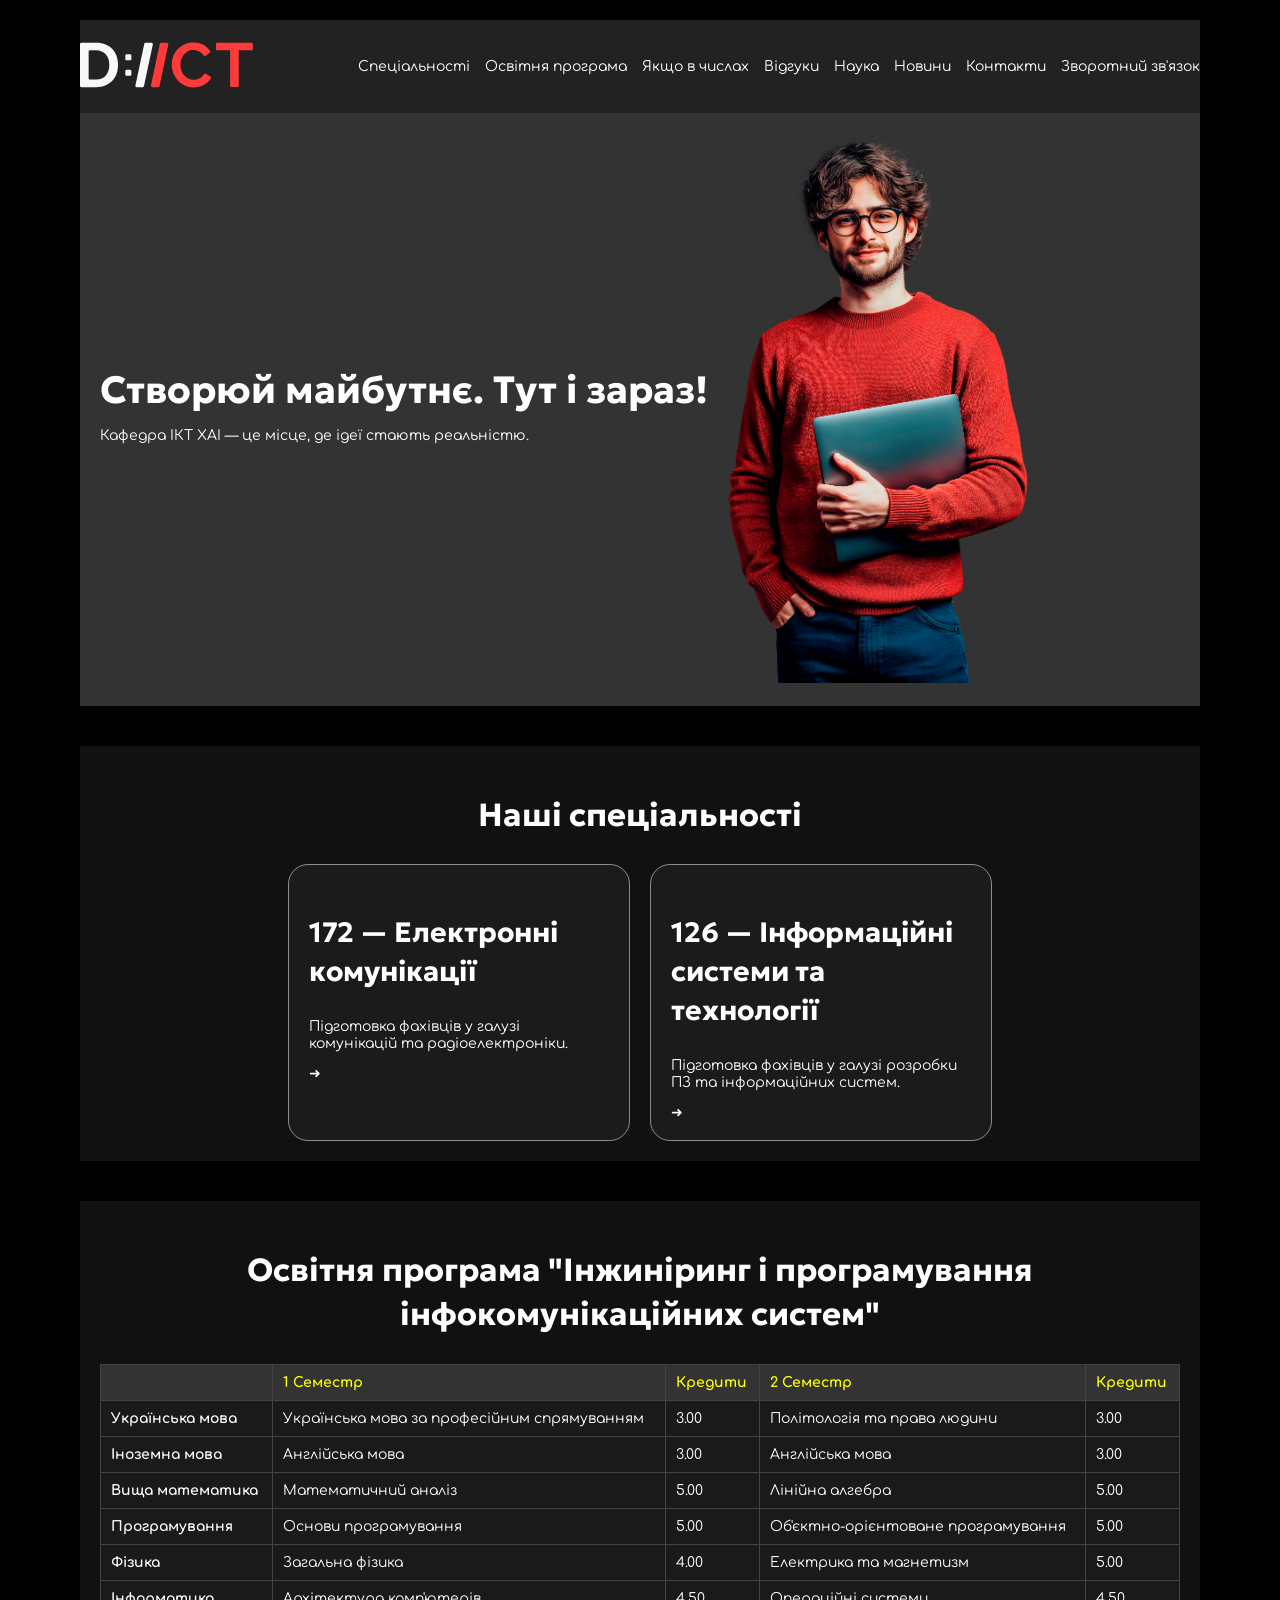
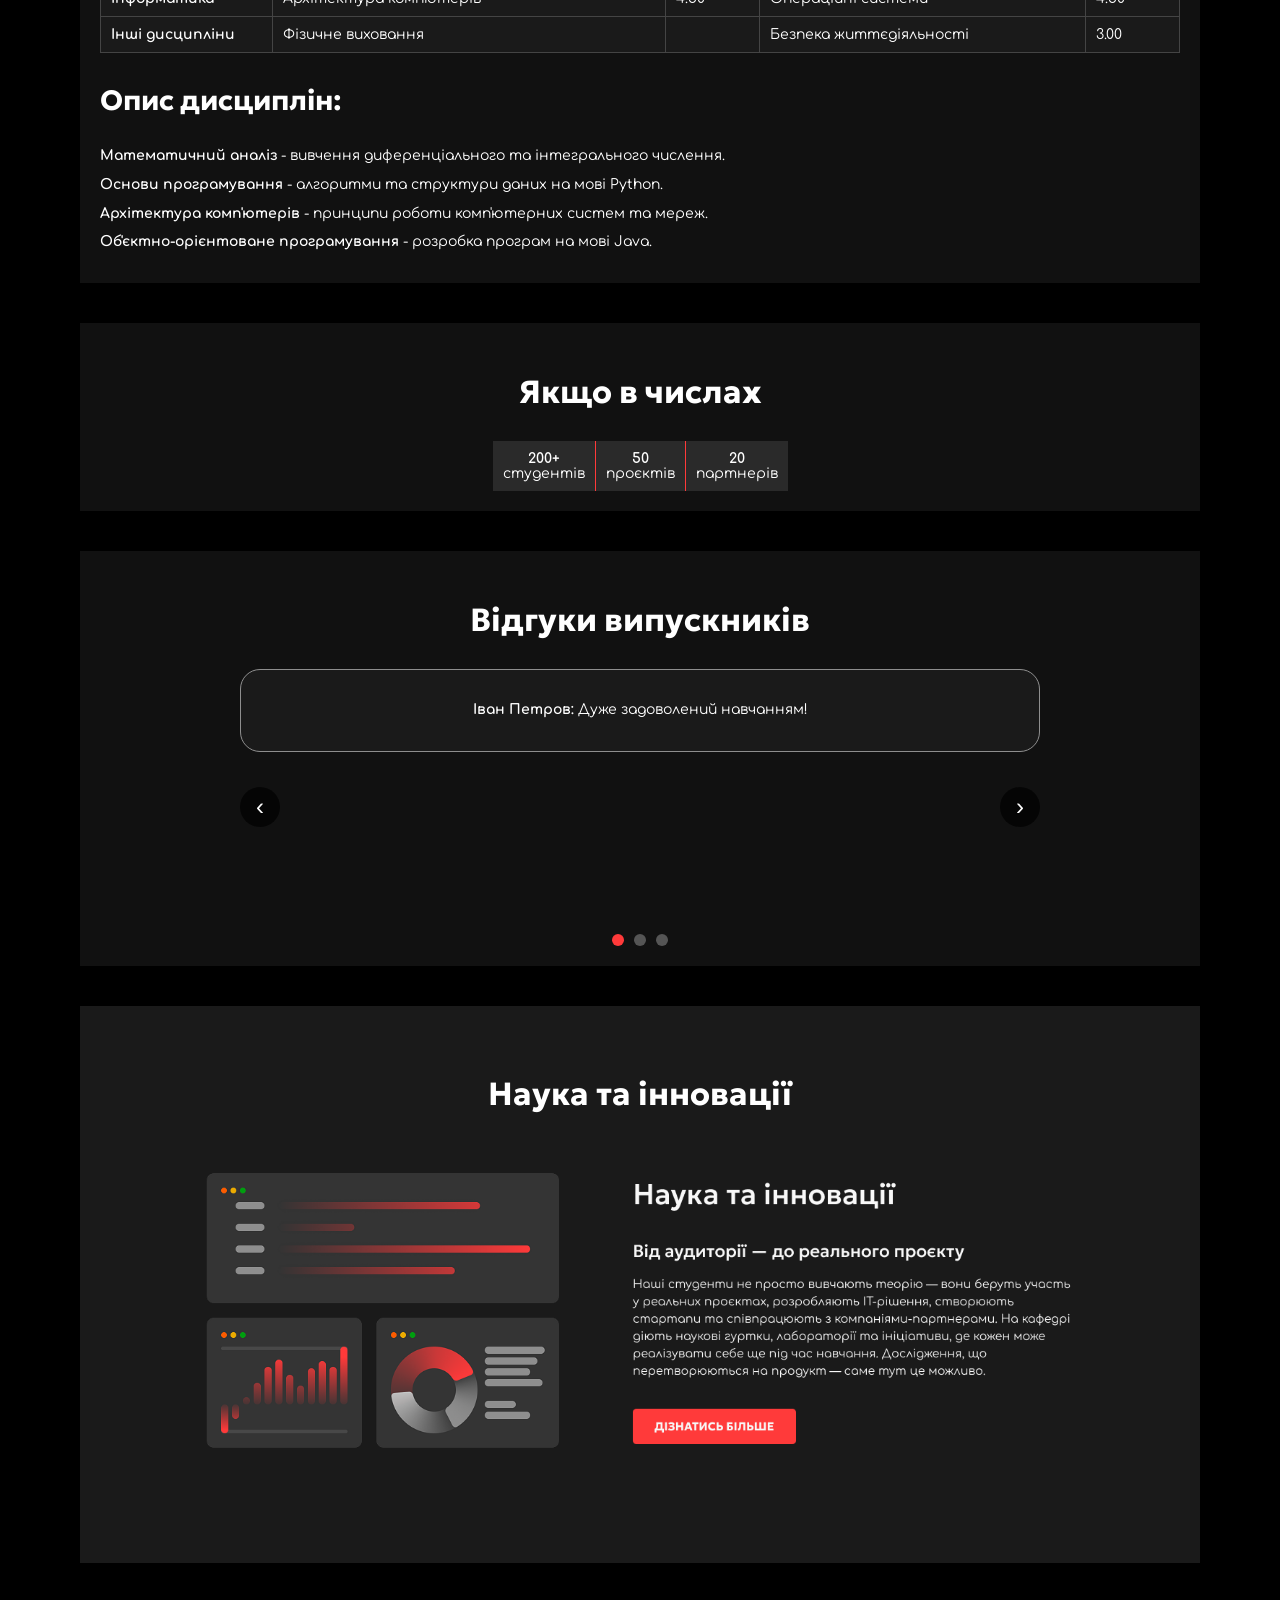
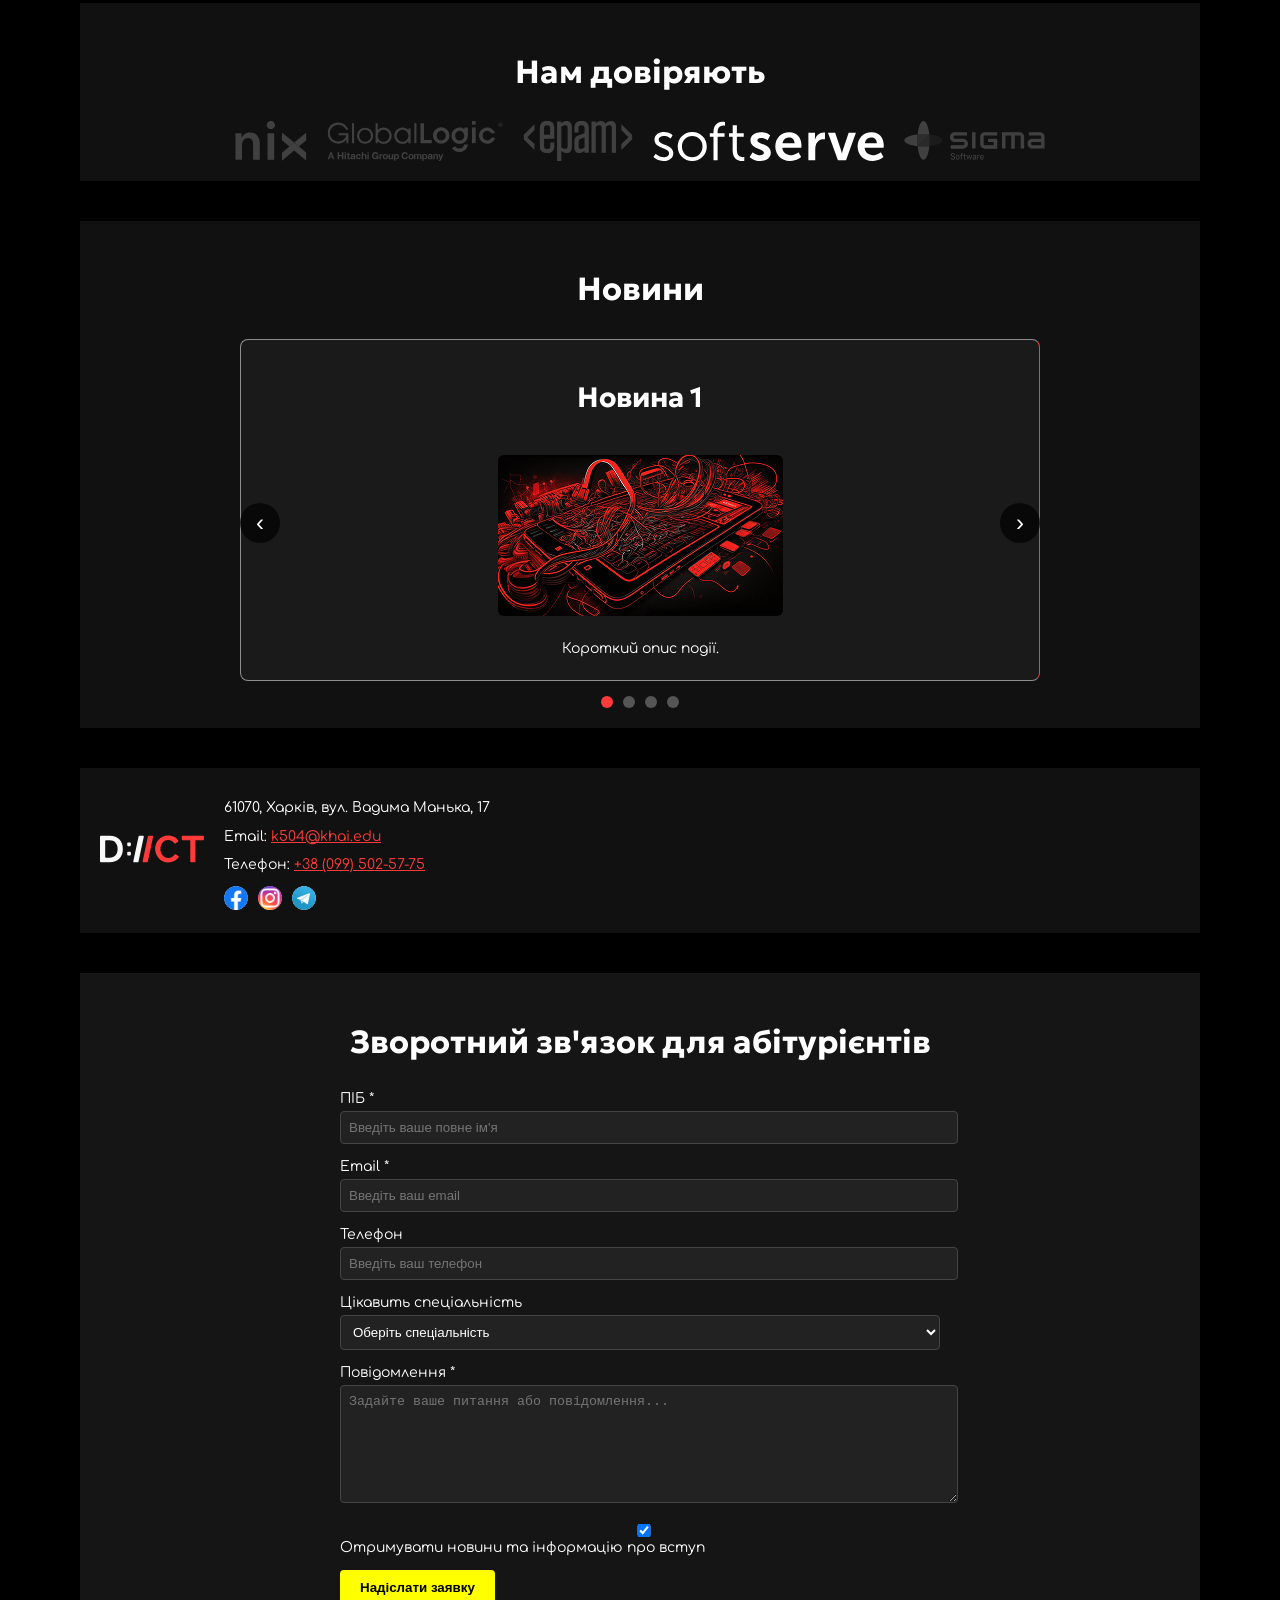
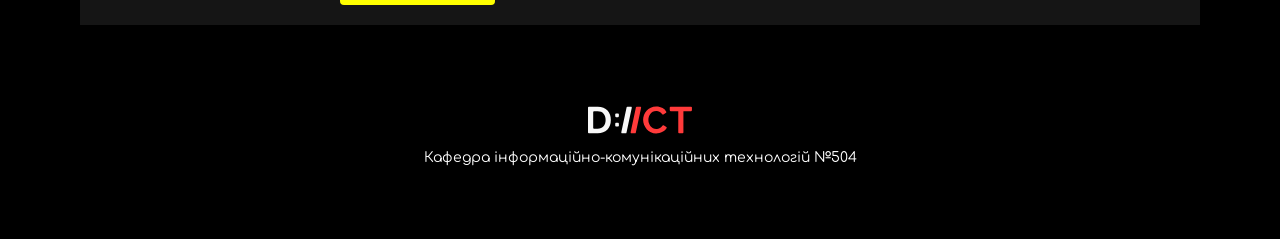
==== commit 49dae602: "Typography, colors, fonts" ====
--- a/index.html
+++ b/index.html
@@ -5,6 +5,7 @@
     <meta name="viewport" content="width=device-width,initial-scale=1" />
     <title>Кафедра ІКТ ХАІ — Головна</title>
     <link rel="stylesheet" href="css/main.css">
+    <link href="https://fonts.googleapis.com/css2?family=Comfortaa:wght@400;700&family=Geologica:wght@400;700&display=swap" rel="stylesheet">
 </head>
 <body>
 <header class="site-header">
--- a/css/main.css
+++ b/css/main.css
@@ -1,3 +1,79 @@
+@import url("https://fonts.googleapis.com/css2?family=Comfortaa:wght@300..700&family=Geologica:wght@100..900&display=swap");
+:root {
+  --color-bg: #000;
+  --color-text: #fff;
+  --color-dark-1: #222;
+  --color-dark-2: #333;
+  --color-panel: #1a1a1a;
+  --color-panel-2: #2a2a2a;
+  --color-grey: #8e8e8e;
+  --color-line: #444;
+  --color-accent: yellow;
+  --color-red: #ff3a3a;
+  --color-accent-hover: #ff5c5a;
+  --color-highlight: #ffff00;
+  --color-border: #8E8E8E;
+}
+
+body {
+  font-size: 14px;
+  font-family: "comfortaa", sans-serif;
+  color: var(--color-text);
+}
+
+h1, h2, h3, h4, h5, h6 {
+  line-height: 1.4;
+  font-weight: 700;
+  font-family: "Geologica", sans-serif;
+}
+
+h1 {
+  font-size: 38px;
+}
+
+h2 {
+  font-size: 32px;
+}
+
+h3 {
+  font-size: 28px;
+}
+
+h4 {
+  font-size: 24px;
+}
+
+h5 {
+  font-size: 18px;
+}
+
+h6 {
+  font-size: 16px;
+}
+
+p {
+  font-size: 14px;
+  line-height: 1.2;
+  margin: 12px 0;
+}
+
+a {
+  color: var(--color-red);
+  font-weight: 400;
+  text-decoration: underline;
+}
+a:hover, a:focus {
+  text-decoration: none;
+}
+
+strong {
+  font-weight: 700;
+}
+
+em {
+  font-style: italic;
+}
+
 body {
   background: black;
   color: white;
@@ -12,7 +88,6 @@
   padding: 20px;
   margin: 40px 0;
 }
-
 .section h2, #science h2, .program h2 {
   text-align: center;
 }
@@ -23,14 +98,13 @@
   margin: 15px 0;
   background: #1a1a1a;
 }
-
-th, td {
+table th,
+table td {
   padding: 10px;
   border: 1px solid #444;
   text-align: left;
 }
-
-th {
+table th {
   background: #333;
   color: yellow;
 }
@@ -39,29 +113,24 @@
   background: #222;
   padding: 20px 0;
 }
-
-.header-inner {
+header .header-inner {
   display: flex;
   align-items: center;
   justify-content: space-between;
 }
-
-.logo img {
+header .logo img {
   height: 50px;
 }
-
-nav ul {
+header nav ul {
   list-style: none;
   display: flex;
   gap: 15px;
 }
-
-nav a {
+header nav a {
   color: white;
   text-decoration: none;
 }
-
-.nav-toggle {
+header .nav-toggle {
   display: none;
   background: none;
   border: none;
@@ -77,41 +146,6 @@
   margin-top: 20px;
 }
 
-@media (max-width: 768px) {
-  .nav-toggle {
-    display: block;
-  }
-  nav ul {
-    display: none;
-    position: absolute;
-    top: 60px;
-    right: 10px;
-    background: #222;
-    padding: 10px;
-    flex-direction: column;
-  }
-  nav.open ul {
-    display: flex;
-  }
-  .banner-inner {
-    flex-direction: column;
-  }
-  .specialties-grid,
-  .numbers-grid,
-  .contact-inner {
-    flex-direction: column;
-    align-items: center;
-  }
-  .carousel__control.prev {
-    left: 5px;
-  }
-  .carousel__control.next {
-    right: 5px;
-  }
-  .contact-inner {
-    text-align: center;
-  }
-}
 .banner {
   background: #333;
   padding: 20px;
@@ -142,7 +176,6 @@
   padding: 10px;
   text-align: center;
 }
-
 .num:not(:last-child) {
   border-right: 1px solid #FF3A3A;
 }
@@ -184,12 +217,10 @@
   margin: 0 auto;
   overflow: hidden;
 }
-
 .carousel__track {
   position: relative;
   min-height: 250px;
 }
-
 .carousel__slide {
   display: none;
   background: #1a1a1a;
@@ -198,21 +229,17 @@
   border-radius: 20px;
   text-align: center;
 }
-
 .carousel__slide.active {
   display: block;
 }
-
 .carousel.news-carousel .carousel__slide {
   padding: 10px;
   background: #1a1a1a;
   border-radius: 8px;
 }
-
 .carousel.news-carousel .carousel__slide:not(:last-child) {
   border-right: 1px solid #FF3A3A;
 }
-
 .carousel__control {
   position: absolute;
   top: 50%;
@@ -230,26 +257,21 @@
   justify-content: center;
   z-index: 10;
 }
-
 .carousel__control.prev {
   left: 0;
 }
-
 .carousel__control.next {
   right: 0;
 }
-
 .carousel__control:hover {
   background: rgba(0, 0, 0, 0.9);
 }
-
 .carousel__indicators {
   display: flex;
   gap: 10px;
   justify-content: center;
   margin-top: 15px;
 }
-
 .carousel__indicators button {
   width: 12px;
   height: 12px;
@@ -258,11 +280,9 @@
   background: #555;
   cursor: pointer;
 }
-
 .carousel__indicators button.active {
-  background: yellow;
-}
-
+  background: var(--color-red);
+}
 .carousel img {
   max-width: 100%;
   height: auto;
@@ -272,6 +292,39 @@
   cursor: pointer;
 }
 
+@media (max-width: 768px) {
+  .nav-toggle {
+    display: block;
+  }
+  nav ul {
+    display: none;
+    position: absolute;
+    top: 60px;
+    right: 10px;
+    background: #222;
+    padding: 10px;
+    flex-direction: column;
+  }
+  nav.open ul {
+    display: flex;
+  }
+  .banner-inner,
+  .specialties-grid,
+  .numbers-grid,
+  .contact-inner {
+    flex-direction: column;
+    align-items: center;
+  }
+  .carousel__control.prev {
+    left: 5px;
+  }
+  .carousel__control.next {
+    right: 5px;
+  }
+  .contact-inner {
+    text-align: center;
+  }
+}
 #science {
   text-align: center;
   background: #1a1a1a;
@@ -373,7 +426,7 @@
 body {
   background: #000;
   color: #fff;
-  font-family: Arial, sans-serif;
+  font-family: "comfortaa", sans-serif;
   padding: 20px;
 }
 
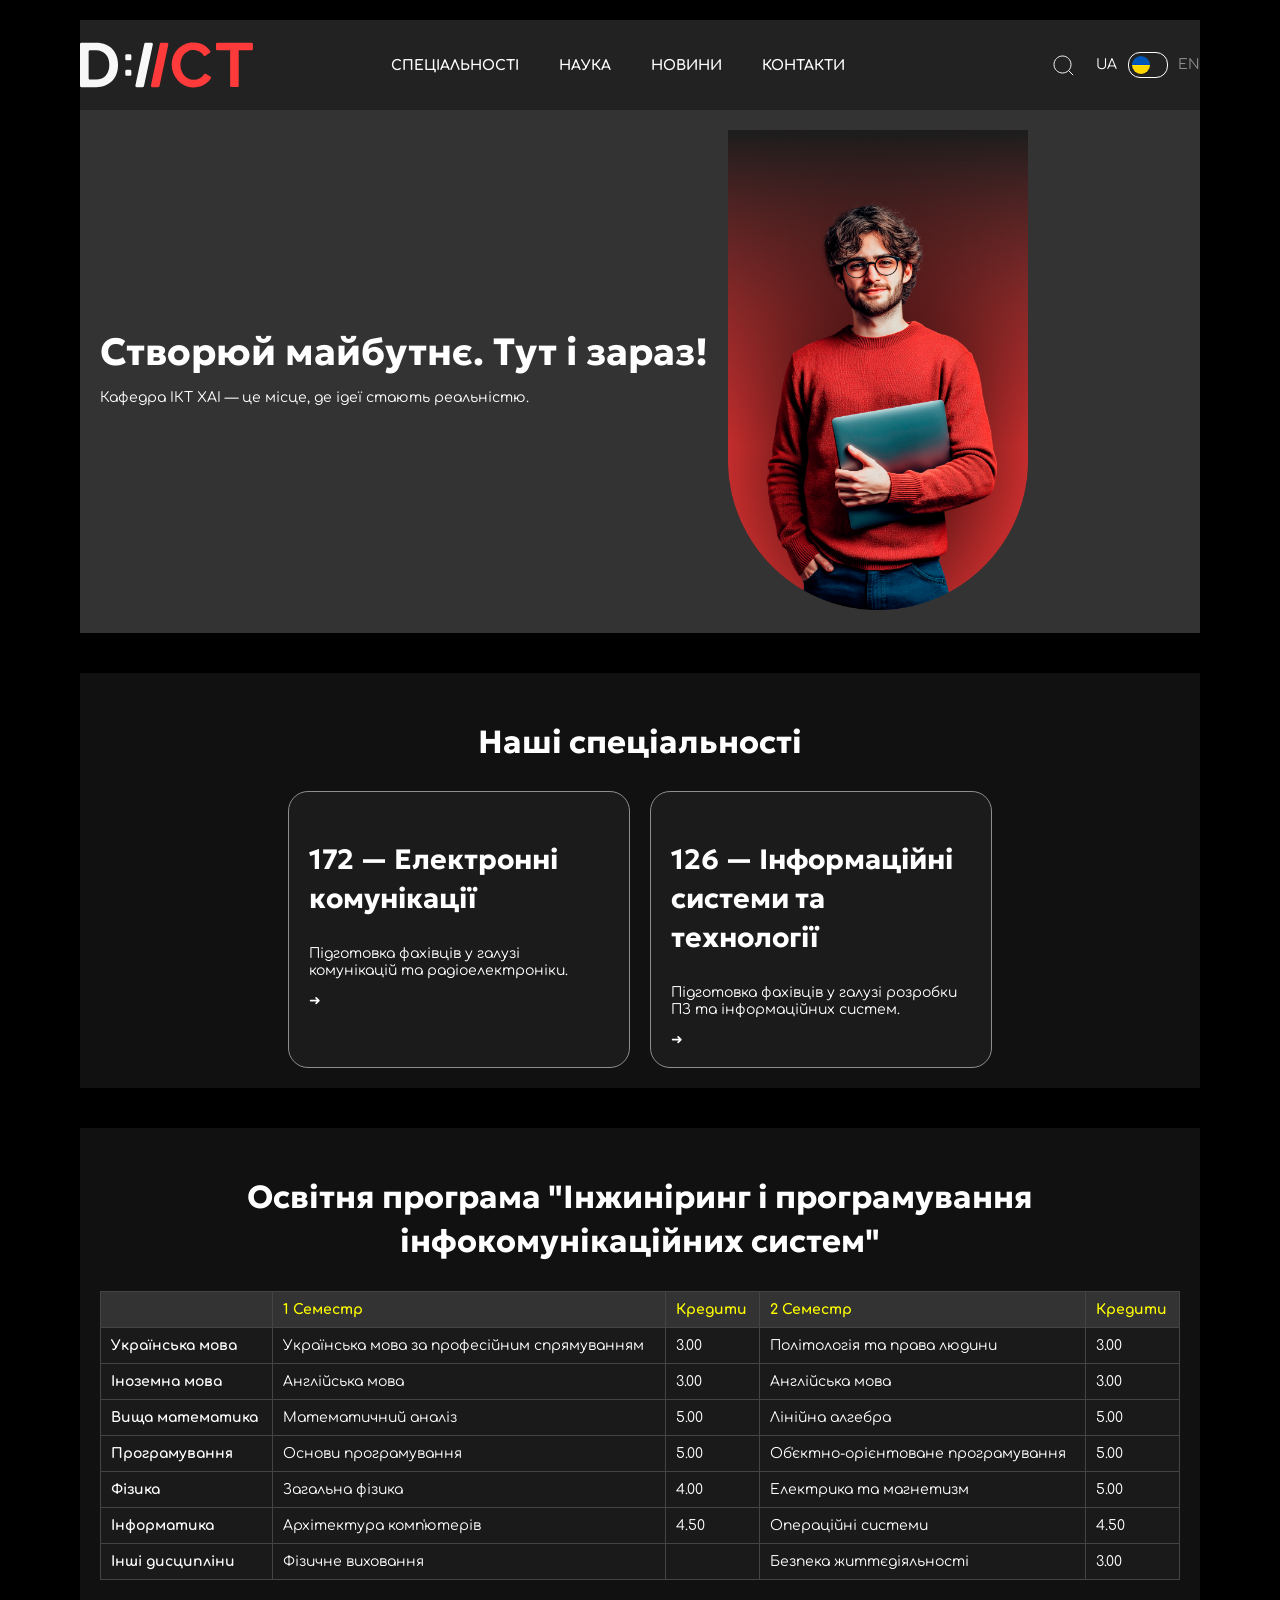
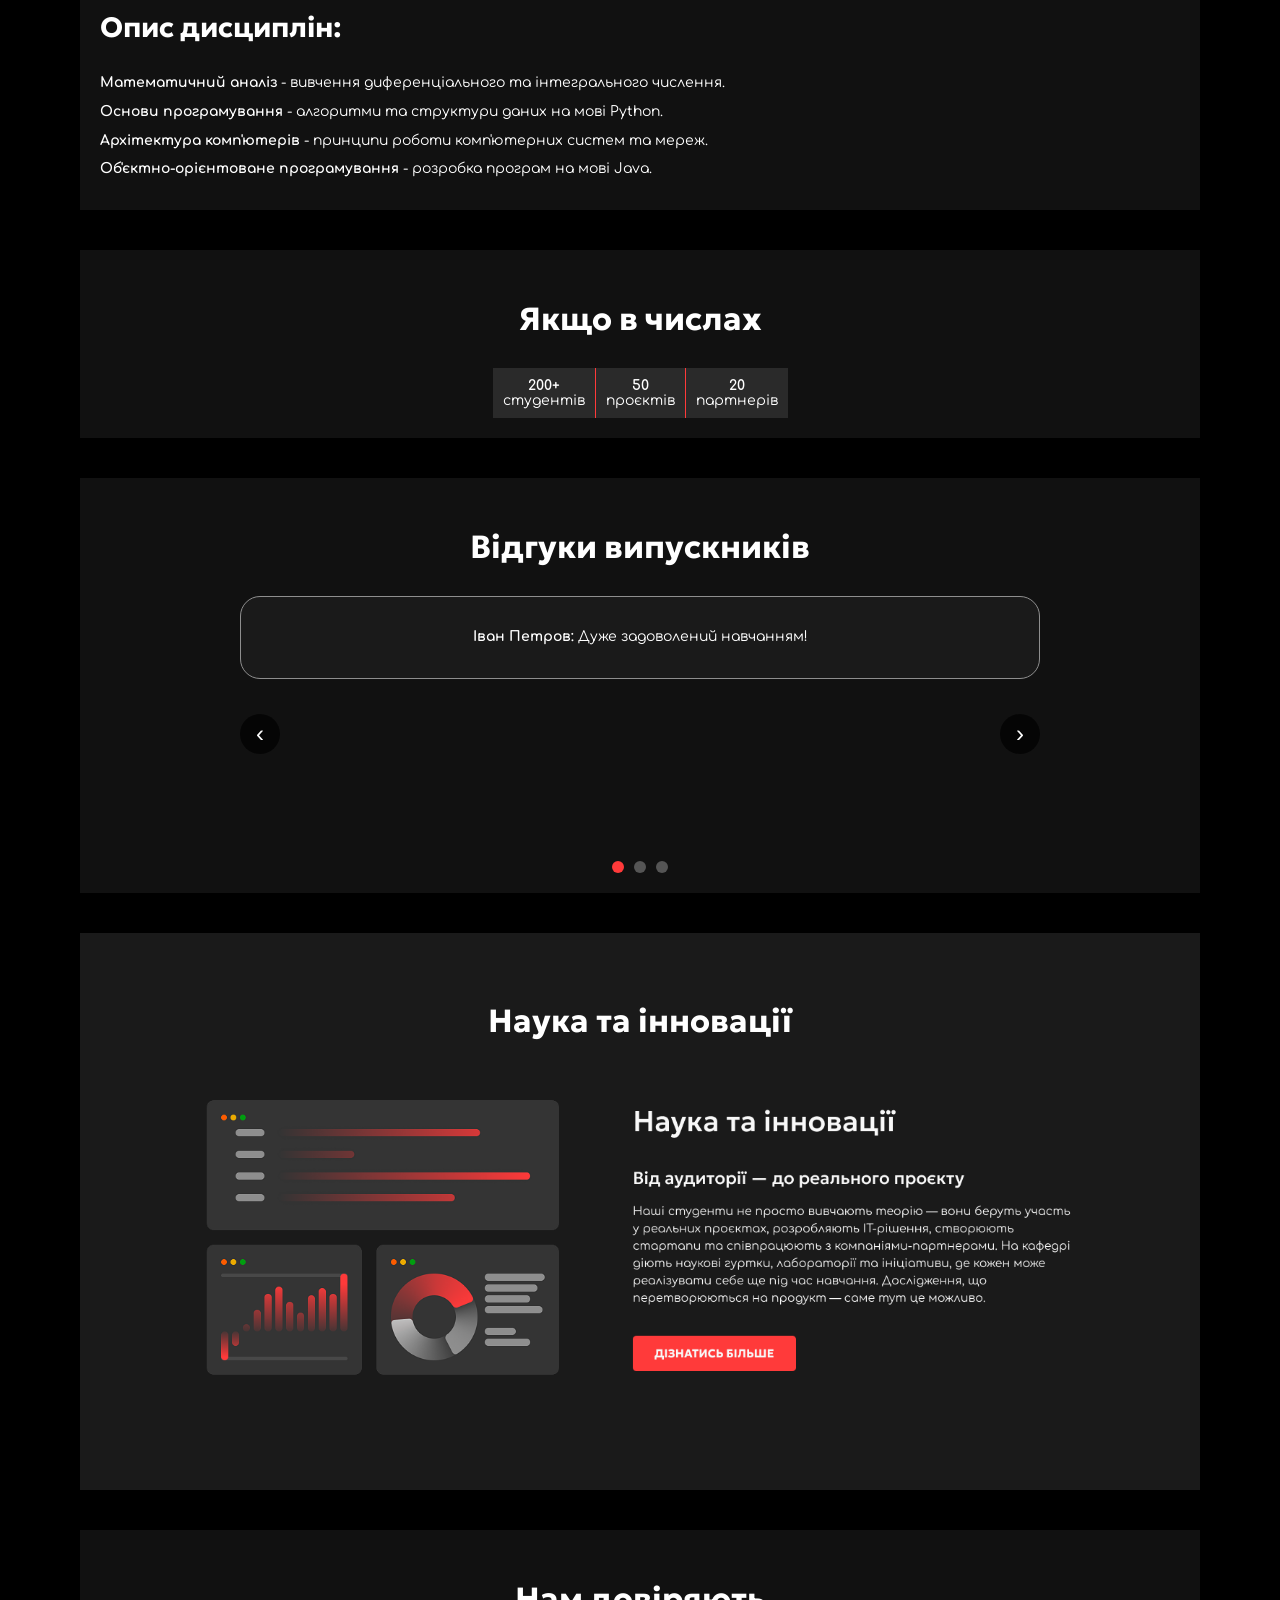
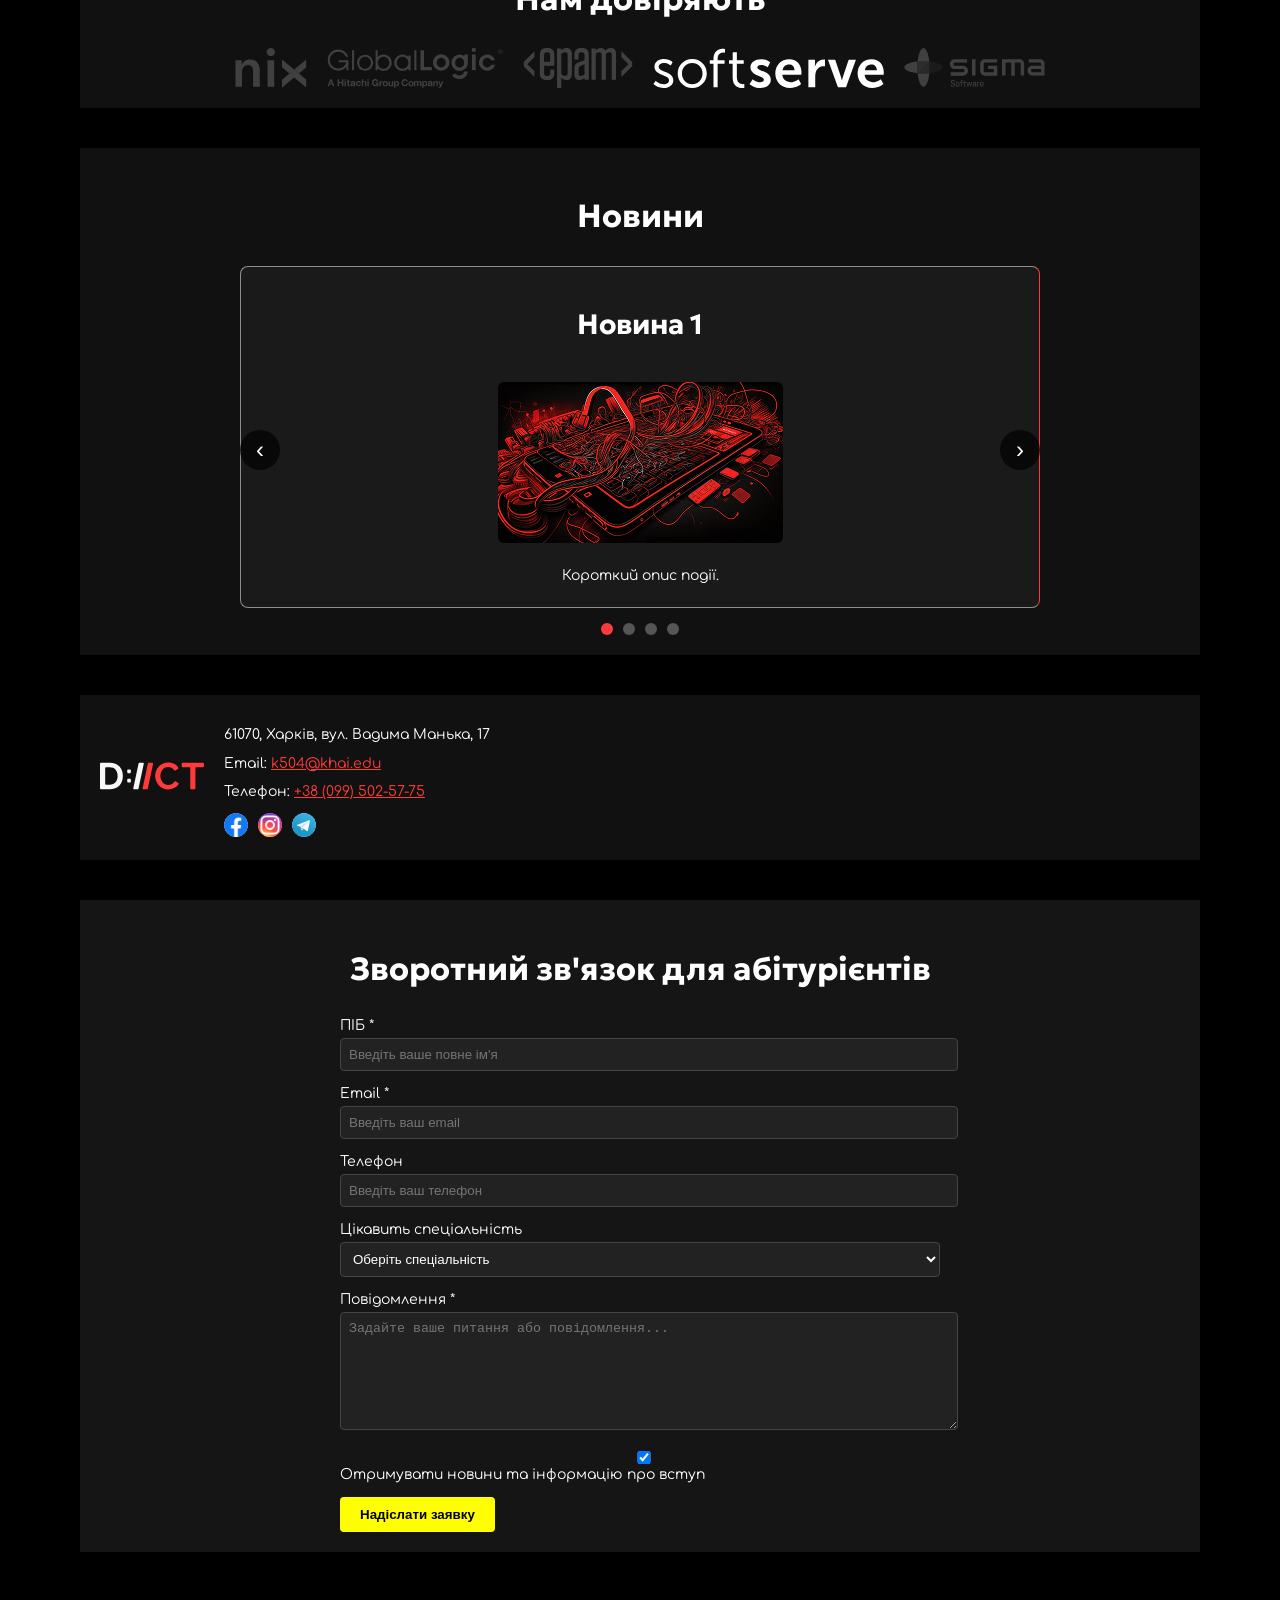
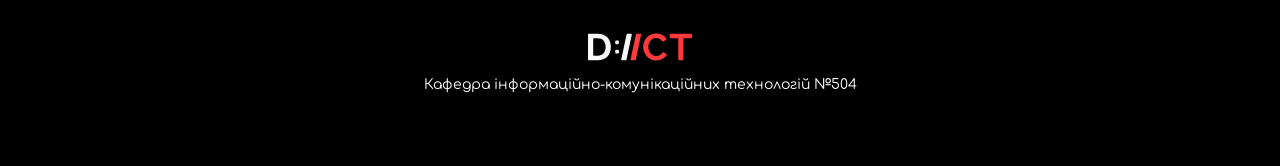
==== commit f0ec60d3: "Flexbox" ====
--- a/index.html
+++ b/index.html
@@ -16,16 +16,19 @@
         <nav id="main-nav">
             <ul>
                 <li><a href="#specialties">Спеціальності</a></li>
-                <li><a href="#program">Освітня програма</a></li>
-                <li><a href="#numbers">Якщо в числах</a></li>
-                <li><a href="#reviews">Відгуки</a></li>
                 <li><a href="#science">Наука</a></li>
                 <li><a href="#news">Новини</a></li>
                 <li><a href="#contact">Контакти</a></li>
-                <li><a href="#feedback">Зворотний зв'язок</a></li>
             </ul>
         </nav>
         <button class="nav-toggle" id="navToggle" aria-label="Меню">☰</button>
+        <div class="search"></div>
+        <div class="lang">
+            <ul class="lang-wrapper">
+                <li class="ua"><a href="#" id="lang-ua" class="is-active">UA</a></li>
+                <li class="en"><a href="#" id="lang-en">EN</a></li>
+            </ul>
+        </div>
     </div>
 </header>
 
@@ -37,7 +40,7 @@
                 <p>Кафедра ІКТ ХАІ — це місце, де ідеї стають реальністю.</p>
             </div>
             <div class="banner-img">
-                <img src="images/boy 2.png" alt="Студент">
+                <img src="images/man.png" alt="Студент">
             </div>
         </div>
     </section>
--- a/css/main.css
+++ b/css/main.css
@@ -109,34 +109,118 @@
   color: yellow;
 }
 
-header {
+.site-header {
   background: #222;
   padding: 20px 0;
 }
-header .header-inner {
+.site-header .header-inner {
+  display: flex;
+  flex-direction: row;
+  flex-wrap: wrap;
+  gap: 20px;
+  align-items: center;
+}
+.site-header .logo {
+  width: 104px;
+}
+.site-header .logo img {
+  height: 50px;
+  display: block;
+}
+.site-header nav {
+  width: calc(100% - 292px);
+}
+.site-header nav ul {
+  list-style: none;
+  display: flex;
+  gap: 20px;
+  margin: 0;
+  padding: 0;
+  justify-content: center;
+}
+.site-header nav ul li a {
+  text-decoration: none;
+  color: white;
+  font-weight: bold;
+  text-transform: uppercase;
+  padding: 6px 10px;
+  border-radius: 6px;
+}
+.site-header nav ul li a:hover {
+  background: rgba(255, 255, 255, 0.08);
+}
+.site-header .nav-toggle {
+  display: none;
+}
+
+.search {
+  width: 24px;
+  height: 24px;
+  background: url("/images/search.svg") center/contain no-repeat;
+}
+
+.lang {
+  width: 104px;
+}
+.lang .lang-wrapper {
+  list-style: none;
+  margin: 0;
+  padding: 0;
   display: flex;
   align-items: center;
   justify-content: space-between;
-}
-header .logo img {
-  height: 50px;
-}
-header nav ul {
-  list-style: none;
-  display: flex;
-  gap: 15px;
-}
-header nav a {
+  gap: 10px;
+  position: relative;
+}
+.lang .lang-wrapper::before {
+  content: "";
+  width: 38px;
+  height: 24px;
+  border-radius: 12px;
+  border: 1px solid white;
+  display: block;
+  order: 2;
+}
+.lang .lang-wrapper li {
+  font-size: 14px;
+  font-weight: bold;
+  line-height: 24px;
+  color: #8e8e8e;
+  position: relative;
+}
+.lang .lang-wrapper li a {
+  text-decoration: none;
+  color: #8e8e8e;
+  display: inline-block;
+}
+.lang .lang-wrapper li a.is-active {
   color: white;
-  text-decoration: none;
-}
-header .nav-toggle {
-  display: none;
-  background: none;
-  border: none;
-  color: white;
-  font-size: 20px;
-  cursor: pointer;
+}
+.lang .lang-wrapper li.ua {
+  order: 1;
+}
+.lang .lang-wrapper li.ua a.is-active::after {
+  content: "";
+  position: absolute;
+  top: 3px;
+  right: -33px;
+  width: 18px;
+  height: 18px;
+  border-radius: 50%;
+  background: url("/images/uk.png") center/cover no-repeat;
+}
+.lang .lang-wrapper li.en {
+  order: 3;
+}
+.lang .lang-wrapper li.en a.is-active::before {
+  content: "";
+  position: absolute;
+  top: 3px;
+  left: -33px;
+  width: 18px;
+  height: 18px;
+  border-radius: 50%;
+  background: url("/images/en.png") center/cover no-repeat;
 }
 
 footer {
@@ -163,6 +247,36 @@
 
 .banner-img img {
   max-width: 300px;
+}
+
+#banner {
+  position: relative;
+  height: 720px;
+  display: flex;
+  align-items: center;
+}
+#banner .content-wrapper {
+  width: 67%;
+  display: flex;
+  flex-direction: column;
+  gap: 30px;
+  position: relative;
+  z-index: 9;
+}
+#banner .content-wrapper h1 {
+  margin: 0;
+}
+#banner .content-wrapper .description p {
+  margin: 0;
+}
+#banner .content-wrapper .button {
+  text-decoration: none;
+  cursor: pointer;
+}
+#banner .image-wrapper {
+  position: absolute;
+  top: -80px;
+  right: 0;
 }
 
 .numbers-grid {
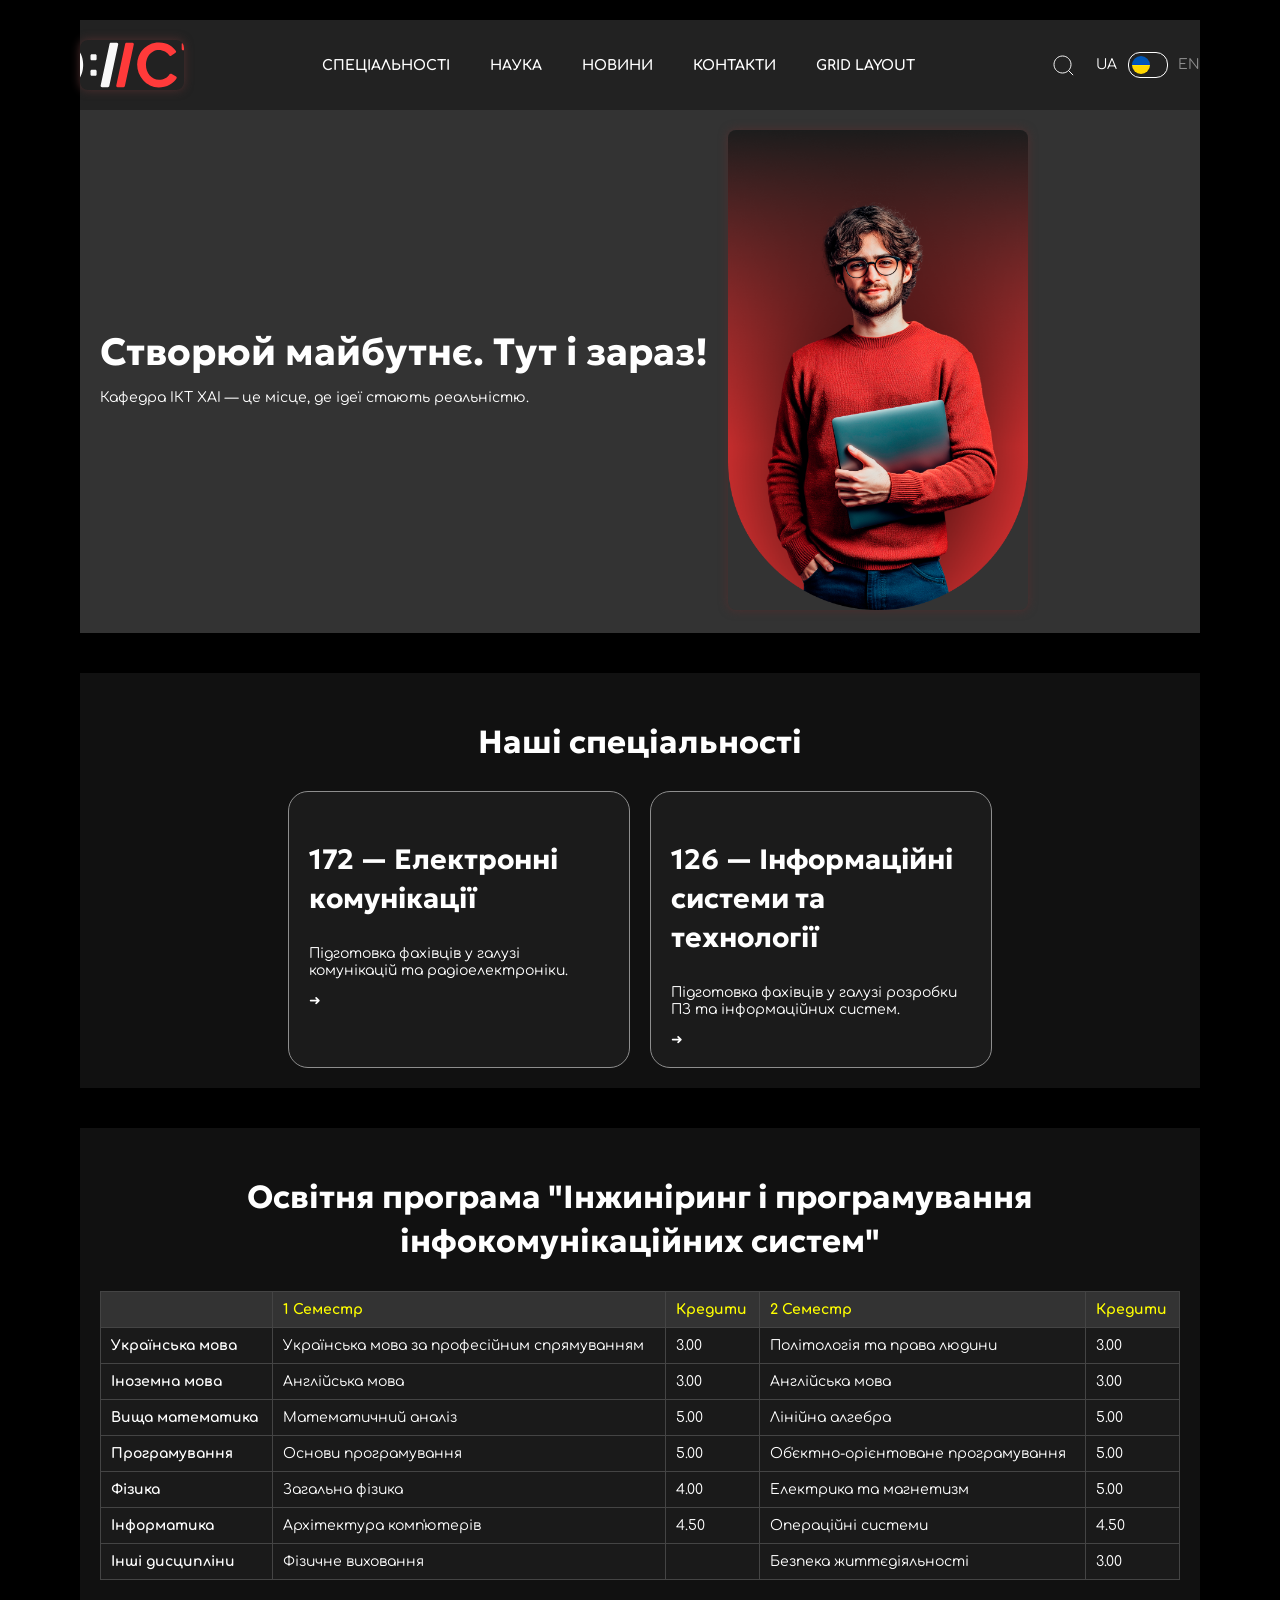
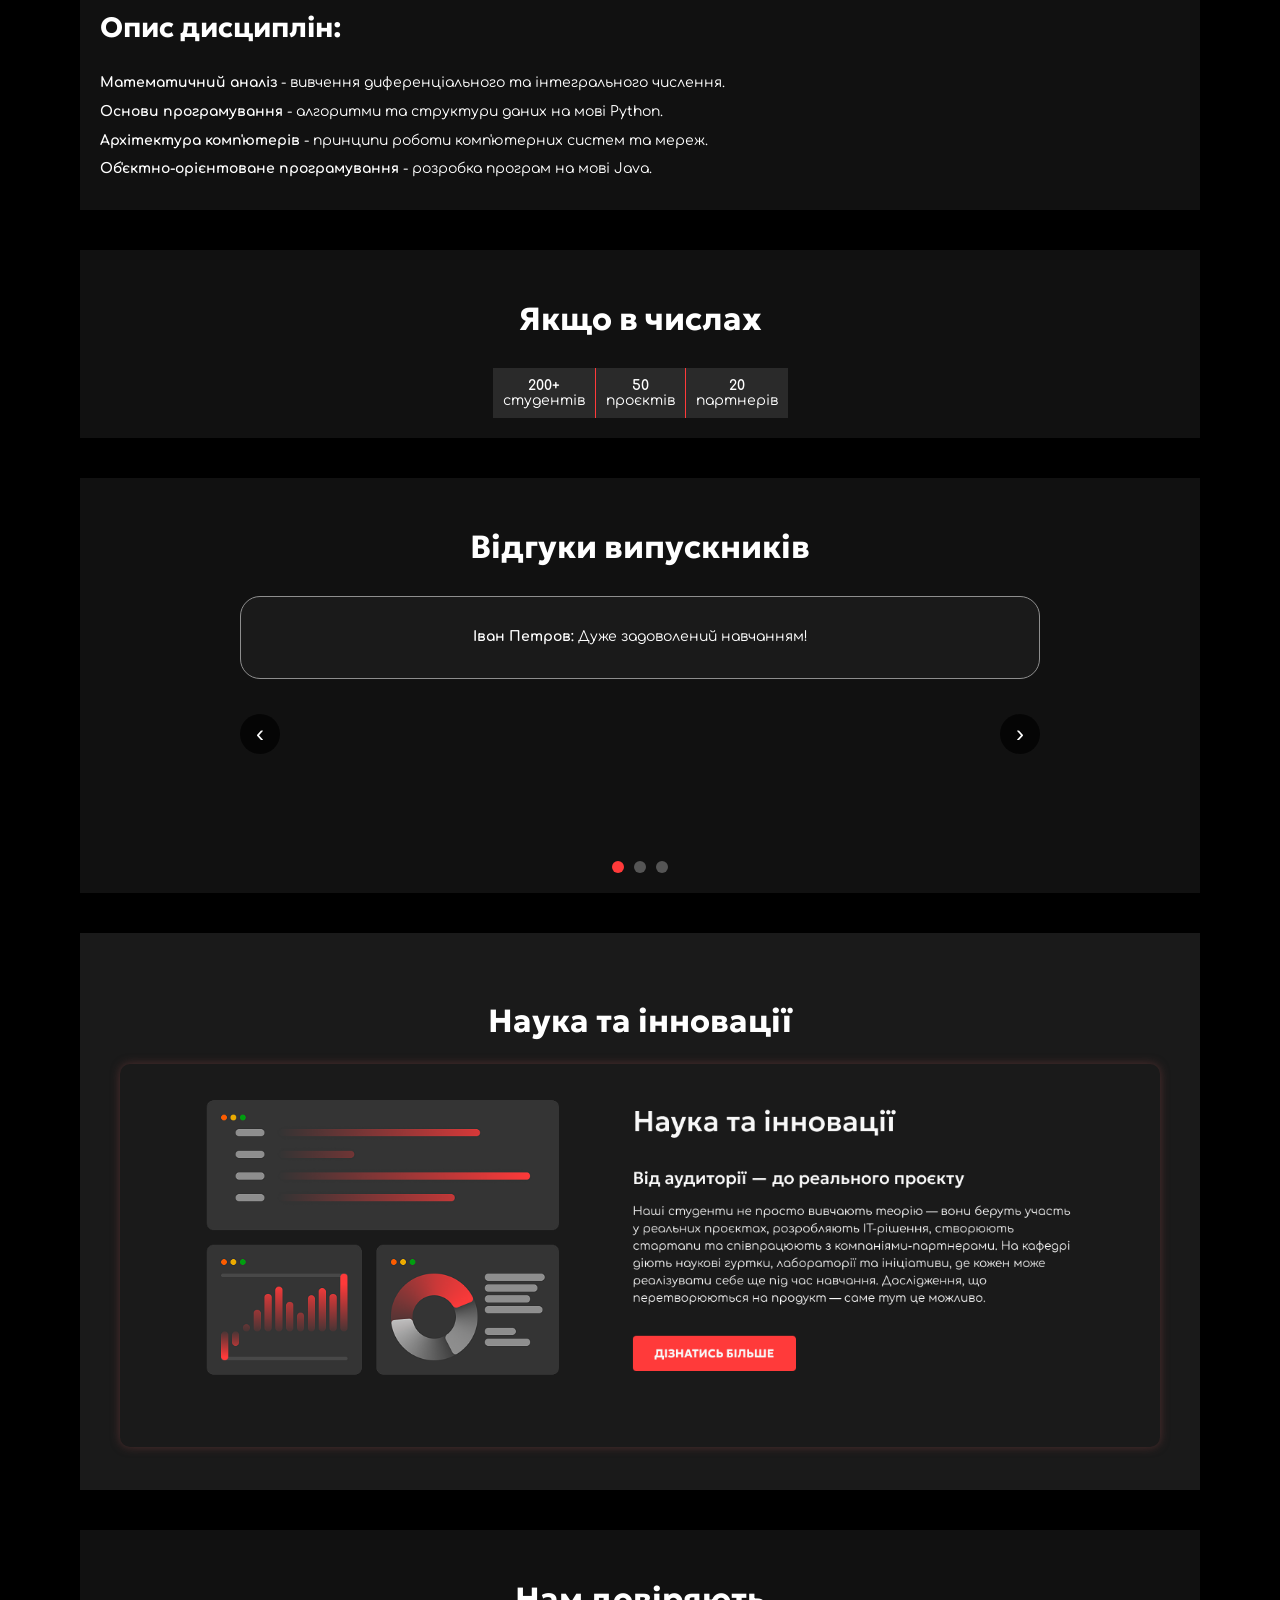
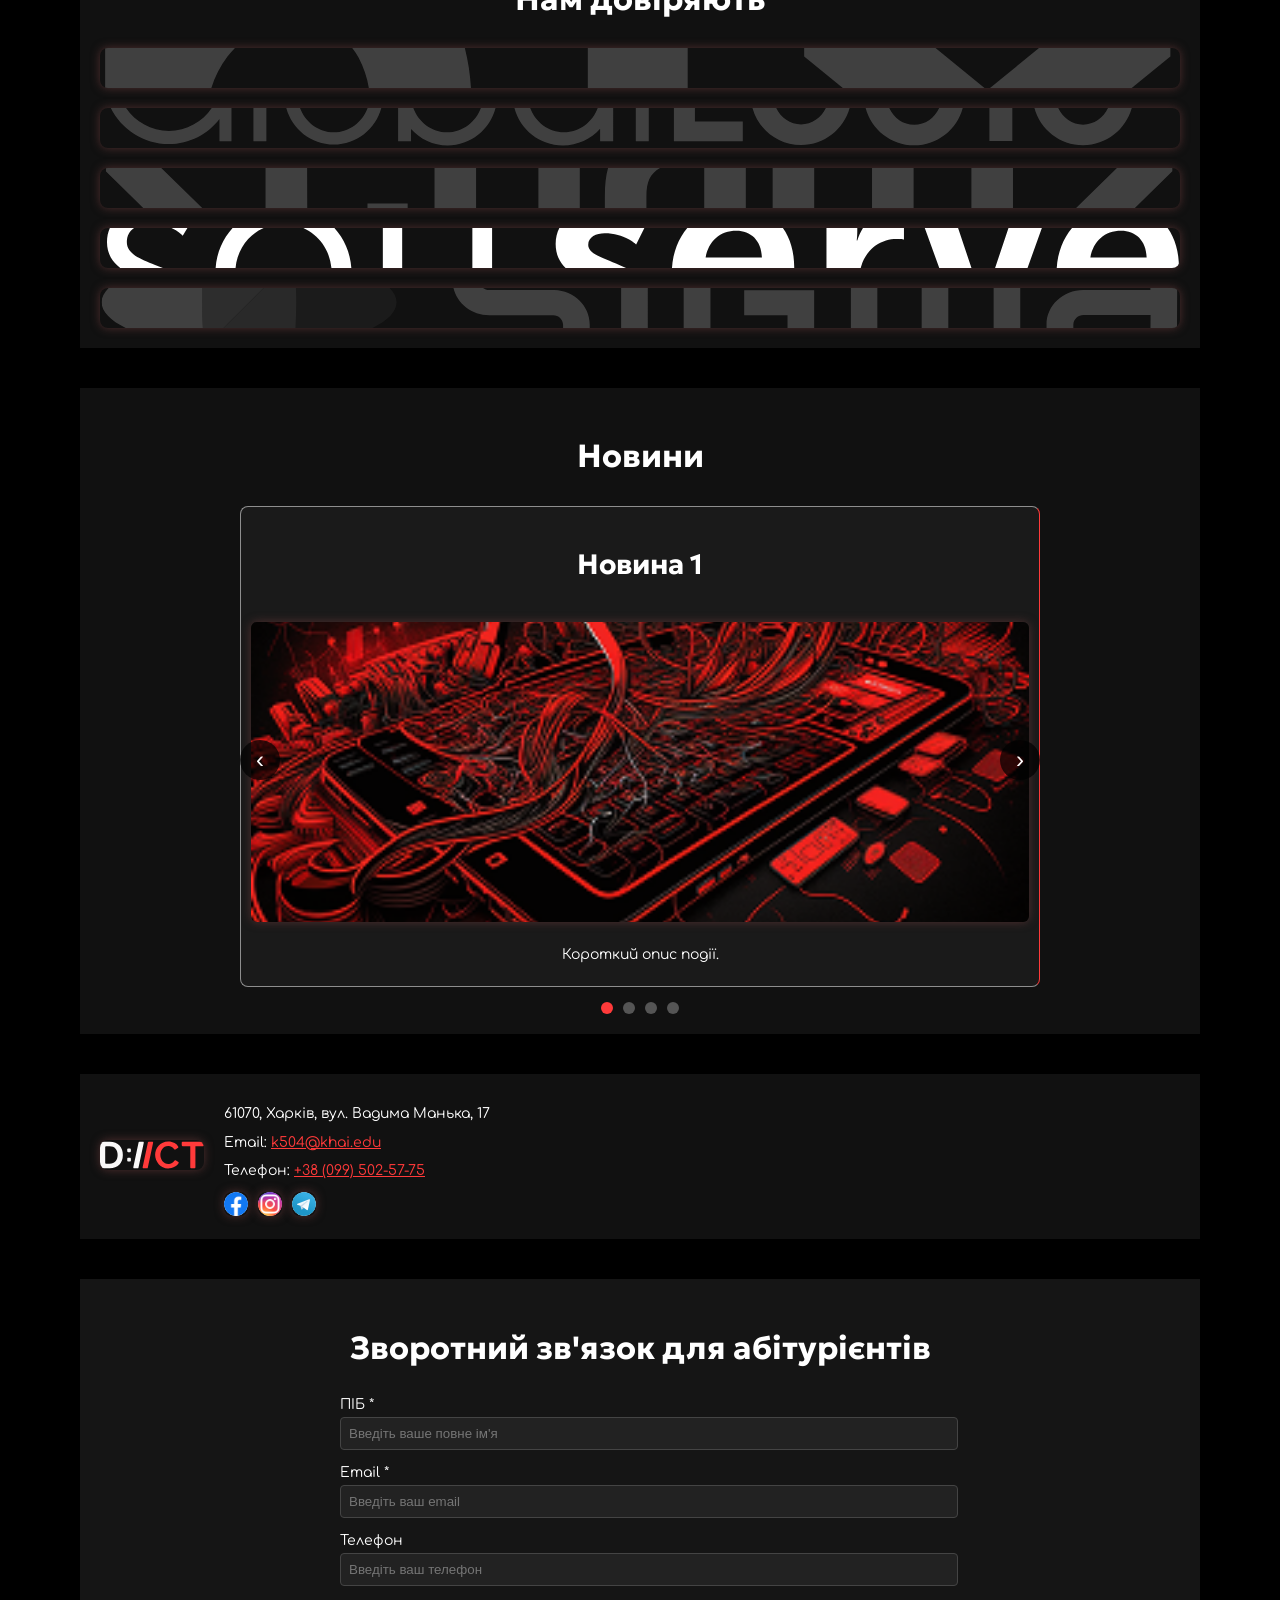
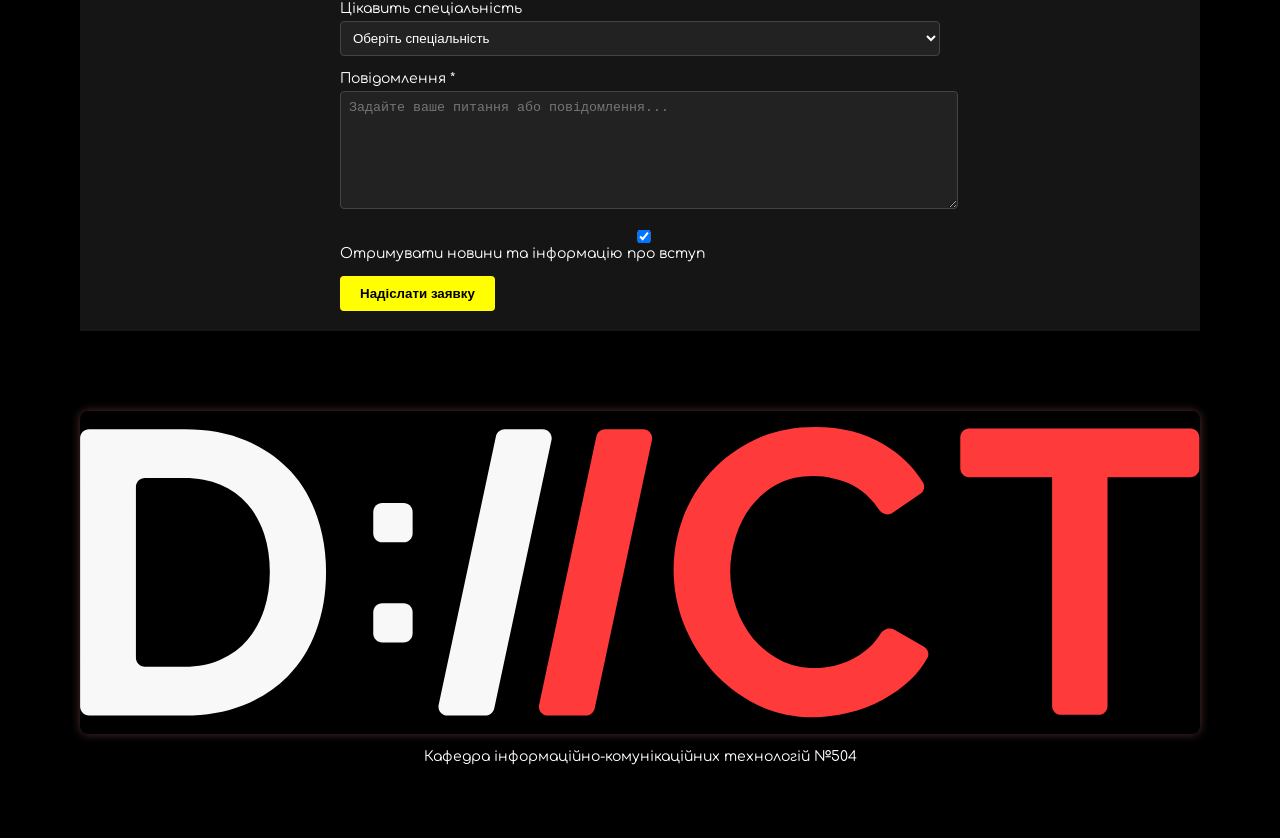
==== commit 4055cc2c: "pr_9" ====
--- a/index.html
+++ b/index.html
@@ -19,6 +19,7 @@
                 <li><a href="#science">Наука</a></li>
                 <li><a href="#news">Новини</a></li>
                 <li><a href="#contact">Контакти</a></li>
+                <li><a href="grid.html" target="_blank">Grid Layout</a></li>
             </ul>
         </nav>
         <button class="nav-toggle" id="navToggle" aria-label="Меню">☰</button>
--- a/css/main.css
+++ b/css/main.css
@@ -537,6 +537,81 @@
   background: #ffff00;
 }
 
+.grid-container {
+  display: grid;
+  grid-template-areas: "header" "nav" "main" "sidebar" "gallery" "footer";
+  gap: 20px;
+  max-width: 1000px;
+  margin: 0 auto;
+  padding: 20px;
+  background: #000;
+  color: white;
+  font-family: Arial, sans-serif;
+}
+
+.grid-header {
+  grid-area: header;
+  background: #333;
+  padding: 20px;
+  text-align: center;
+  font-weight: bold;
+}
+
+.grid-nav {
+  grid-area: nav;
+  background: #444;
+  padding: 15px;
+  text-align: center;
+  font-weight: bold;
+}
+
+.grid-main {
+  grid-area: main;
+  background: #eee;
+  color: black;
+  padding: 20px;
+}
+
+.grid-sidebar {
+  grid-area: sidebar;
+  background: #ddd;
+  color: black;
+  padding: 20px;
+}
+
+.grid-gallery {
+  display: grid;
+  grid-template-columns: repeat(auto-fit, minmax(200px, 1fr));
+  gap: 20px;
+  margin-top: 30px;
+}
+
+.grid-gallery div {
+  background: #aaa;
+  height: 100px;
+  display: flex;
+  align-items: center;
+  justify-content: center;
+  color: black;
+  font-weight: bold;
+}
+
+.grid-footer {
+  grid-area: footer;
+  background: #333;
+  padding: 20px;
+  text-align: center;
+  font-weight: bold;
+}
+
+img {
+  width: 100%;
+  height: auto;
+  object-fit: cover;
+  border-radius: 8px;
+  box-shadow: 0 0 10px rgb(80, 47, 47);
+}
+
 body {
   background: #000;
   color: #fff;
